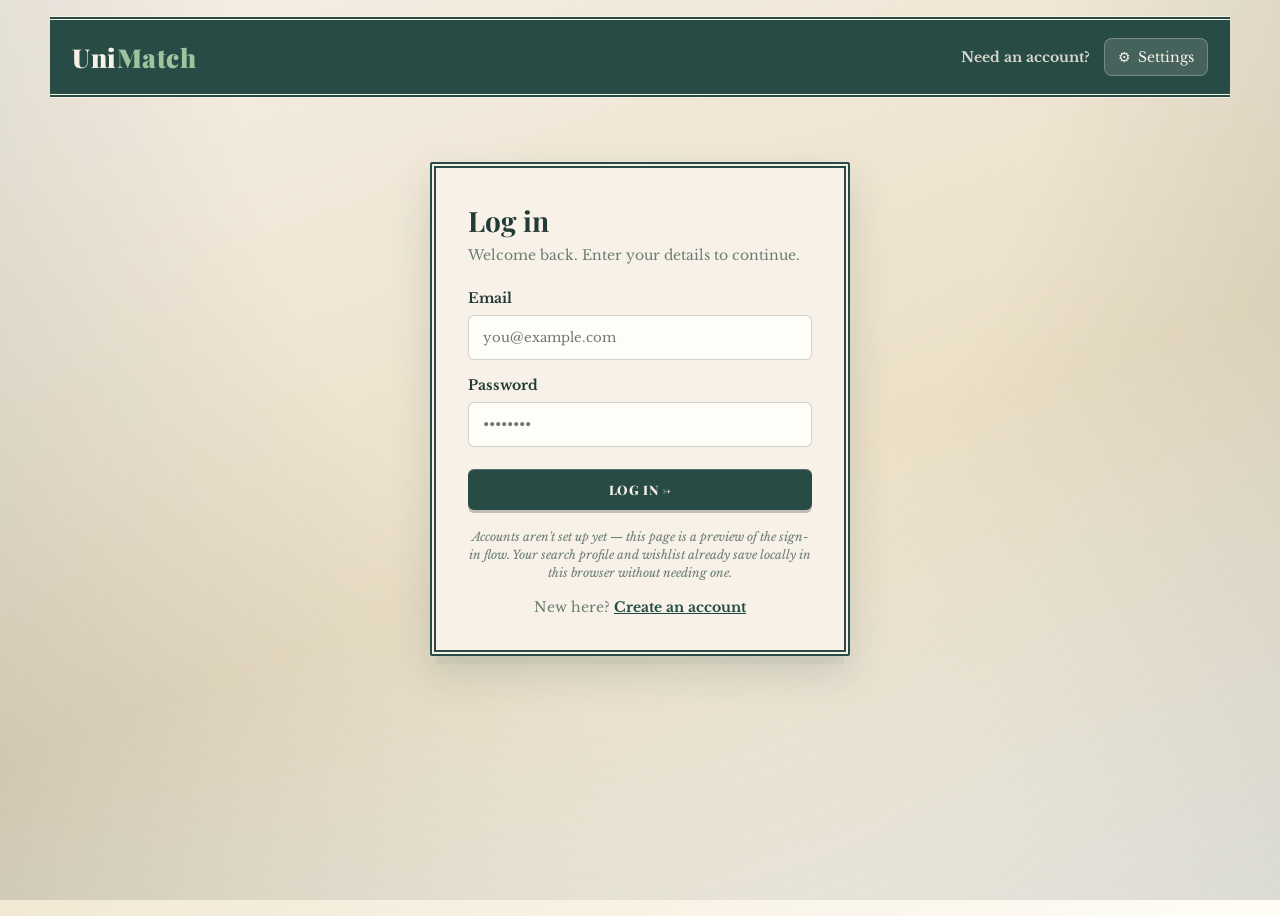
==== login.html @ b2ee7e8a "Simplify the masthead and add sign-up/log-in pages Drop the tagline under the logo; the nav is now j" ====
<!doctype html>
<html lang="en">
<head>
<meta charset="utf-8">
<meta name="viewport" content="width=device-width, initial-scale=1">
<title>Log in — UniMatch</title>
<script>
(function(){
  try{
    var saved=localStorage.getItem('unimatchTheme');
    var theme=saved||(window.matchMedia && window.matchMedia('(prefers-color-scheme: dark)').matches?'dark':'light');
    document.documentElement.setAttribute('data-theme', theme);
  }catch(e){}
})();
</script>
<link rel="preconnect" href="https://fonts.googleapis.com">
<link rel="preconnect" href="https://fonts.gstatic.com" crossorigin>
<link rel="stylesheet" href="https://fonts.googleapis.com/css2?family=Playfair+Display:ital,wght@0,600;0,700;0,900;1,700&family=Libre+Baskerville:ital,wght@0,400;0,700;1,400&display=swap">
<link rel="stylesheet" href="styles.css">
</head>
<body>
<div class="shell">
<nav><a class="brand" href="index.html">Uni<span>Match</span></a><div class="nav-right">
  <a class="nav-link" href="signup.html">Need an account?</a>
  <div class="settings-wrap">
    <button class="theme-toggle" id="settingsToggle" type="button" aria-label="Open settings" aria-expanded="false"><span aria-hidden="true">⚙</span><span>Settings</span></button>
    <div class="settings-panel hidden" id="settingsPanel">
      <div class="settings-title">Theme</div>
      <div class="theme-options">
        <button type="button" class="theme-option" data-theme-choice="light"><span class="theme-swatch swatch-light"></span>Light</button>
        <button type="button" class="theme-option" data-theme-choice="dark"><span class="theme-swatch swatch-dark"></span>Dark</button>
      </div>
    </div>
  </div>
</div></nav>

<section class="auth-wrap">
  <form class="auth-card" id="loginForm">
    <h2>Log in</h2>
    <p class="hint">Welcome back. Enter your details to continue.</p>
    <div class="field"><label for="loginEmail">Email</label><input id="loginEmail" type="email" autocomplete="email" required placeholder="you@example.com"></div>
    <div class="field"><label for="loginPassword">Password</label><input id="loginPassword" type="password" autocomplete="current-password" required placeholder="••••••••"></div>
    <button class="primary" type="submit">Log in →</button>
    <p class="auth-note" id="loginNote">Accounts aren't set up yet — this page is a preview of the sign-in flow. Your search profile and wishlist already save locally in this browser without needing one.</p>
    <p class="auth-switch">New here? <a href="signup.html">Create an account</a></p>
  </form>
</section>
</div>
<script src="theme.js"></script>
<script>
document.getElementById('loginForm').addEventListener('submit', function(e){
  e.preventDefault();
  document.getElementById('loginNote').textContent = "Accounts aren't set up yet, so there's nothing to log in to — but this is exactly how it'll work once they are.";
});
</script>
</body>
</html>
---- styles.css ----
:root{
  --bg1:#f7f1e8;--bg2:#eee2c9;--bg3:#fffdf7;--vignette:rgba(25,38,32,.14);
  --panel:#f7f1e8;--panel2:#ede2c9;
  --surface:rgba(255,255,255,.6);--surface-strong:rgba(255,255,255,.9);--surface-soft:rgba(255,255,255,.5);
  --card-grad-1:rgba(255,255,255,.95);--card-grad-2:rgba(238,228,208,.85);
  --country-grad-1:rgba(255,255,255,.92);--country-grad-2:rgba(230,220,195,.7);
  --input-bg:#fffdf7;
  --text:#223b34;--text-soft:#33463f;--muted:#6b7d72;
  --brand:#284c45;--brand2:#9fc39e;--on-brand:#f7f1e8;--step-active-text:#f7f1e8;
  --good:#2f9e63;--warn:#a8690a;--bad:#c94f4f;
  --good-bg:rgba(47,158,99,.13);--good-border:rgba(47,158,99,.32);--good-text:#1f7a4c;
  --warn-bg:rgba(168,105,10,.14);--warn-border:rgba(168,105,10,.3);--warn-text:#8a5a10;
  --bad-bg:rgba(201,79,79,.13);--bad-border:rgba(201,79,79,.3);--bad-text:#a23131;
  --line:rgba(34,59,52,.22);--shadow:0 14px 0 -6px rgba(40,76,69,.05),0 18px 40px rgba(40,76,69,.16);--radius:12px;
  --eyebrow-bg:rgba(40,76,69,.08);--eyebrow-border:rgba(40,76,69,.28);--eyebrow-text:#1c3730;
  --link-text:#1f4a41;--link-bg:rgba(40,76,69,.08);--link-bg-hover:rgba(40,76,69,.15);--link-border:rgba(40,76,69,.28);
  --score-color:#1f4a41;--program-name:#35594f;--meta-label:#5f7268;
  --callout-warn-bg:rgba(255,209,140,.22);--callout-warn-border:rgba(168,105,10,.3);--callout-warn-text:#7a4a0c;--callout-warn-strong:#5c3608;
  --callout-info-bg:rgba(40,76,69,.1);--callout-info-border:rgba(40,76,69,.32);--callout-info-text:#1c3730;--callout-info-strong:#142b25;
  --empty-border:rgba(34,59,52,.24);--empty-bg:rgba(255,255,255,.4);
  --chip-bg:rgba(255,255,255,.65);--chip-text:#33463f;--chip-selected-bg:rgba(129,172,128,.28);--chip-selected-border:#9fc39e;--chip-selected-text:#142b25;
  --stat-bg:rgba(255,255,255,.6);--stat-text:#2c4941;
  --toggle-bg:rgba(255,255,255,.55);
  --pill-bg:rgba(255,255,255,.6);--pill-text:#2c4941;
  --meta-border:rgba(34,59,52,.1);--meta-bg:rgba(255,255,255,.55);
  --dirpager-bg:rgba(255,255,255,.7);
  --checklist-bg:rgba(255,255,255,.55);--progress-bg:rgba(255,255,255,.7);--checkitem-text:#33463f;
}
html[data-theme="dark"]{
  --bg1:#16221e;--bg2:#1c2b25;--bg3:#101917;--vignette:rgba(0,0,0,.4);
  --panel:#223530;--panel2:#2a4038;
  --surface:rgba(129,172,128,.1);--surface-strong:rgba(129,172,128,.15);--surface-soft:rgba(129,172,128,.07);
  --card-grad-1:rgba(34,53,48,.92);--card-grad-2:rgba(26,41,37,.96);
  --country-grad-1:rgba(129,172,128,.08);--country-grad-2:rgba(129,172,128,.03);
  --input-bg:#1c2b25;
  --text:#eef3ea;--text-soft:#d8e3d4;--muted:#9fb29a;
  --brand:#9fc39e;--brand2:#a8cba0;--on-brand:#10201a;--step-active-text:#10201a;
  --good:#5ce095;--warn:#ffd591;--bad:#ff9d9d;
  --good-bg:rgba(92,224,149,.18);--good-border:rgba(92,224,149,.38);--good-text:#8bedb2;
  --warn-bg:rgba(255,213,145,.18);--warn-border:rgba(255,213,145,.38);--warn-text:#ffdfa8;
  --bad-bg:rgba(255,157,157,.18);--bad-border:rgba(255,157,157,.38);--bad-text:#ffadad;
  --line:rgba(238,243,234,.2);--shadow:0 14px 0 -6px rgba(0,0,0,.1),0 18px 40px rgba(0,0,0,.45);
  --eyebrow-bg:rgba(129,172,128,.16);--eyebrow-border:rgba(129,172,128,.4);--eyebrow-text:#bcdab8;
  --link-text:#b7d8b2;--link-bg:rgba(129,172,128,.14);--link-bg-hover:rgba(129,172,128,.22);--link-border:rgba(129,172,128,.38);
  --score-color:#a8cba0;--program-name:#c7dcc2;--meta-label:#9fc199;
  --callout-warn-bg:rgba(255,213,145,.18);--callout-warn-border:rgba(255,213,145,.4);--callout-warn-text:#ffe0aa;--callout-warn-strong:#ffedc8;
  --callout-info-bg:rgba(129,172,128,.16);--callout-info-border:rgba(129,172,128,.42);--callout-info-text:#c7e2c2;--callout-info-strong:#dcefd8;
  --empty-border:rgba(238,243,234,.2);--empty-bg:rgba(129,172,128,.05);
  --chip-bg:rgba(129,172,128,.1);--chip-text:#d8e3d4;--chip-selected-bg:rgba(129,172,128,.28);--chip-selected-border:#9fc39e;--chip-selected-text:#eef3ea;
  --stat-bg:rgba(129,172,128,.1);--stat-text:#dbe8d7;
  --toggle-bg:rgba(129,172,128,.07);
  --pill-bg:rgba(129,172,128,.1);--pill-text:#dbe8d7;
  --meta-border:rgba(238,243,234,.12);--meta-bg:rgba(129,172,128,.06);
  --dirpager-bg:rgba(129,172,128,.12);
  --checklist-bg:rgba(129,172,128,.05);--progress-bg:rgba(129,172,128,.12);--checkitem-text:#d8e3d4;
}
*{box-sizing:border-box}html{scroll-behavior:smooth}
body{margin:0;font-family:'Libre Baskerville',Georgia,'Times New Roman',serif;color:var(--text);background:linear-gradient(160deg,var(--bg1),var(--bg2) 55%,var(--bg3));min-height:100vh;position:relative}
.theme-ripple{position:fixed;border-radius:50%;pointer-events:none;z-index:9999;transform:scale(0);will-change:transform,opacity}
body::before{content:'';position:fixed;inset:0;pointer-events:none;z-index:0;opacity:.5;mix-blend-mode:multiply;background-image:url("data:image/svg+xml;utf8,<svg xmlns='http://www.w3.org/2000/svg' width='140' height='140'><filter id='n'><feTurbulence type='fractalNoise' baseFrequency='0.85' numOctaves='2' stitchTiles='stitch'/><feColorMatrix type='matrix' values='0 0 0 0 0  0 0 0 0 0  0 0 0 0 0  0 0 0 0.035 0'/></filter><rect width='100%25' height='100%25' filter='url(%23n)'/></svg>")}
html[data-theme="dark"] body::before{mix-blend-mode:overlay;opacity:.7}
body::after{content:'';position:fixed;inset:0;pointer-events:none;z-index:0;background:radial-gradient(ellipse at 50% 0%,transparent 45%,var(--vignette) 100%)}
.shell{position:relative;z-index:1}
button,input,select{font-family:inherit}button{cursor:pointer;font-family:'Libre Baskerville',Georgia,serif}.hidden{display:none!important}
a{color:inherit}.shell{width:min(1180px,calc(100% - 32px));margin:auto}
nav{position:relative;display:flex;align-items:center;justify-content:space-between;gap:16px;background:#284c45;color:#f7f1e8;padding:18px 22px;margin-top:16px;border-top:4px double #f7f1e8;border-bottom:4px double #f7f1e8}
html[data-theme="dark"] nav{background:#9fc39e;color:#16221e;border-color:#16221e}
.brand{font-family:'Playfair Display',Georgia,serif;font-weight:900;letter-spacing:.02em;font-size:26px;color:#f7f1e8;text-decoration:none;display:inline-block}.brand span{color:#9fc39e}
html[data-theme="dark"] .brand{color:#16221e}html[data-theme="dark"] .brand span{color:#284c45}
.nav-right{display:flex;align-items:center;gap:14px}
.nav-link{font-size:14px;font-weight:700;text-decoration:none;color:inherit;opacity:.85}
.nav-link:hover{opacity:1;text-decoration:underline}
.nav-cta{font-size:13px;font-weight:800;text-decoration:none;text-transform:uppercase;letter-spacing:.03em;padding:9px 16px;border-radius:6px;border:1px solid rgba(247,241,232,.5);background:rgba(247,241,232,.14);color:#f7f1e8}
.nav-cta:hover{background:rgba(247,241,232,.24)}
html[data-theme="dark"] .nav-cta{border-color:rgba(22,34,30,.4);background:rgba(22,34,30,.12);color:#16221e}
html[data-theme="dark"] .nav-cta:hover{background:rgba(22,34,30,.2)}
.settings-wrap{position:relative}
nav .theme-toggle{border:1px solid rgba(247,241,232,.28);background:rgba(247,241,232,.14);color:#f7f1e8}
html[data-theme="dark"] nav .theme-toggle{border-color:rgba(22,34,30,.3);background:rgba(22,34,30,.1);color:#16221e}
.theme-toggle{border:1px solid var(--line);background:var(--surface);color:var(--text);border-radius:8px;padding:9px 13px;font-size:14px;display:flex;align-items:center;gap:7px;white-space:nowrap}
.settings-panel{position:absolute;top:calc(100% + 8px);right:0;background:var(--panel);border:1px solid var(--line);border-radius:10px;padding:14px;box-shadow:var(--shadow);z-index:20;min-width:190px}
.settings-title{font-size:12px;font-weight:800;color:var(--muted);text-transform:uppercase;letter-spacing:.09em;margin-bottom:10px}
.theme-options{display:flex;flex-direction:column;gap:6px}
.theme-option{display:flex;align-items:center;gap:10px;border:1px solid var(--line);background:var(--surface);color:var(--text);padding:8px 10px;border-radius:8px;font-size:13px;font-weight:700;text-align:left;width:100%}
.theme-option.active{border-color:var(--brand);background:color-mix(in srgb, var(--brand) 16%, transparent)}
.theme-swatch{width:18px;height:18px;border-radius:50%;border:1px solid rgba(0,0,0,.15);flex-shrink:0}
.swatch-light{background:linear-gradient(135deg,#f7f1e8,#284c45)}
.swatch-dark{background:linear-gradient(135deg,#16221e,#9fc39e)}
.hero{padding:54px 0 30px}.eyebrow{display:inline-flex;gap:8px;align-items:center;border:2px double var(--eyebrow-border);background:var(--eyebrow-bg);padding:8px 14px;border-radius:999px;color:var(--eyebrow-text);font-size:13px;font-weight:700;letter-spacing:.03em}
h1{font-family:'Playfair Display',Georgia,serif;font-style:italic;font-size:clamp(40px,6.6vw,74px);line-height:1.04;max-width:900px;letter-spacing:-.008em;margin:22px 0 18px;text-shadow:0 1px 0 rgba(255,255,255,.5)}
html[data-theme="dark"] h1{text-shadow:0 1px 0 rgba(0,0,0,.4)}
.hero p{max-width:760px;font-size:18px;line-height:1.65;color:var(--muted);margin:0}
.hero p::first-letter{font-family:'Playfair Display',Georgia,serif;font-size:52px;font-weight:900;float:left;line-height:.8;margin:5px 6px 0 0;color:var(--brand)}
.stats{display:flex;flex-wrap:wrap;margin-top:24px;border:1px solid var(--line);border-radius:8px;overflow:hidden}.stat{border:0;border-right:1px solid var(--line);background:transparent;padding:11px 15px;color:var(--stat-text);font-size:13px;text-align:center;flex:1 1 auto}.stat:last-child{border-right:0}

.tabbar{display:flex;gap:5px;margin:34px 0 0;border-bottom:2px solid var(--brand);padding:0 4px}
.tabbtn{background:var(--surface-soft);border:1px solid var(--line);border-bottom:0;color:var(--muted);font-weight:700;font-size:14px;padding:12px 18px;margin-bottom:-2px;border-radius:10px 10px 0 0;font-family:'Playfair Display',Georgia,serif}
.tabbtn.active{color:var(--text);background:var(--panel);border-color:var(--brand);font-weight:800}
.tabpanel{display:none}.tabpanel.active{display:block}

.finder{margin:0 0 60px;background:var(--panel);border:6px double var(--brand);border-radius:2px;box-shadow:var(--shadow);overflow:hidden;position:relative}
.finder-head{padding:22px 24px;border-bottom:1px dashed var(--line);display:flex;justify-content:space-between;gap:18px;align-items:center;flex-wrap:wrap}
.finder-head h2{font-family:'Playfair Display',Georgia,serif;margin:0;font-size:26px;letter-spacing:-.005em}.finder-head p{margin:4px 0 0;color:var(--muted);font-size:14px;font-style:italic}
.steps{display:flex;gap:8px}.step{width:31px;height:31px;border-radius:50%;display:grid;place-items:center;border:1px solid var(--line);color:var(--muted);font-size:13px;font-weight:800}.step.active{background:var(--brand);color:var(--step-active-text);border-color:transparent}
.callout{margin:16px 24px 0;border:1px solid var(--callout-warn-border);background:var(--callout-warn-bg);color:var(--callout-warn-text);border-radius:8px;padding:13px 15px;font-size:13px;line-height:1.55}
.callout b{color:var(--callout-warn-strong)}
.callout.info{border-color:var(--callout-info-border);background:var(--callout-info-bg);color:var(--callout-info-text)}
.callout.info b{color:var(--callout-info-strong)}
.form-grid{display:grid;grid-template-columns:repeat(2,minmax(0,1fr));gap:16px;padding:24px}
.field{display:flex;flex-direction:column;gap:8px}.field.full{grid-column:1/-1}.field label{font-weight:750;font-size:14px}.hint{color:var(--muted);font-size:12px;line-height:1.45}
input,select{width:100%;border:1px solid var(--line);background:var(--input-bg);color:var(--text);padding:13px 14px;border-radius:6px;outline:none}
input:focus,select:focus{border-color:color-mix(in srgb, var(--brand) 80%, transparent);box-shadow:0 0 0 3px color-mix(in srgb, var(--brand) 14%, transparent)}
.subjects{display:flex;flex-wrap:wrap;gap:9px}.chip{border:1px solid var(--line);background:var(--chip-bg);color:var(--chip-text);padding:10px 13px;border-radius:999px}.chip.selected{background:var(--chip-selected-bg);border-color:var(--chip-selected-border);color:var(--chip-selected-text)}
.toggles{display:grid;grid-template-columns:repeat(2,minmax(0,1fr));gap:12px}.toggle{display:flex;gap:10px;align-items:flex-start;border:1px solid var(--line);background:var(--toggle-bg);padding:13px;border-radius:8px}.toggle input{width:auto;margin-top:3px}.toggle b{display:block;font-size:14px}.toggle span{display:block;color:var(--muted);font-size:12px;margin-top:3px;line-height:1.4}
.form-actions{grid-column:1/-1;display:flex;justify-content:flex-end;gap:10px;margin-top:4px}.primary,.secondary{border-radius:6px;padding:12px 20px;font-weight:800;border:1px solid var(--line);font-family:'Playfair Display',Georgia,serif;letter-spacing:.04em;text-transform:uppercase;font-size:13px;transition:transform .12s ease,box-shadow .12s ease}.primary{background:var(--brand);color:var(--on-brand);border:0;box-shadow:inset 0 1px 0 rgba(255,255,255,.2),0 3px 0 rgba(0,0,0,.22)}.primary:hover{transform:translateY(1px);box-shadow:inset 0 1px 0 rgba(255,255,255,.2),0 2px 0 rgba(0,0,0,.22)}.primary:active{transform:translateY(3px);box-shadow:inset 0 1px 0 rgba(255,255,255,.2),0 0 0 rgba(0,0,0,.22)}.secondary{background:var(--surface);color:var(--text)}
.results{padding:0 24px 24px}.results-top{display:flex;align-items:end;justify-content:space-between;gap:16px;margin:6px 0 18px;flex-wrap:wrap}.results-top h2{font-family:'Playfair Display',Georgia,serif;margin:0;font-size:31px}.results-top p{margin:5px 0 0;color:var(--muted);font-style:italic}
.summary-strip{display:flex;gap:10px;flex-wrap:wrap;margin:0 0 18px}.summary-pill{border:1px solid var(--line);border-radius:999px;padding:9px 12px;font-size:13px;color:var(--pill-text);background:var(--pill-bg)}
.country-grid{display:grid;grid-template-columns:repeat(auto-fit,minmax(250px,1fr));gap:14px}.country-card{border:1px solid var(--line);background:var(--panel);border-radius:4px;padding:17px;text-align:left;color:var(--text);transition:transform .18s ease,border-color .18s ease;position:relative;overflow:hidden}.country-card:hover{transform:translateY(-3px);border-color:var(--brand)}
.country-rank{position:absolute;top:13px;right:13px;border:2px double var(--line);border-radius:999px;padding:5px 9px;font-size:11px;color:var(--muted)}.flag{font-size:38px}.country-card h3{font-family:'Playfair Display',Georgia,serif;margin:9px 0 5px;font-size:22px}.country-card p{margin:0;color:var(--muted);font-size:13px;line-height:1.5}.matchline{display:flex;justify-content:space-between;gap:10px;margin-top:15px;align-items:center}.score{font-weight:900;color:var(--score-color)}.count{font-size:12px;color:var(--muted)}
.empty{border:1px dashed var(--empty-border);border-radius:8px;padding:22px;color:var(--muted);line-height:1.6;background:var(--empty-bg)}
.university-view{padding:0 24px 24px}.back{margin:0 0 16px}.country-head{display:flex;justify-content:space-between;gap:18px;align-items:flex-start;flex-wrap:wrap;margin-bottom:18px}.country-head h2{font-family:'Playfair Display',Georgia,serif;font-size:35px;margin:0}.country-head p{color:var(--muted);max-width:760px;line-height:1.55}.sort-note{font-size:12px;color:var(--muted);border:1px solid var(--line);padding:9px 12px;border-radius:6px}
.uni-list{display:grid;gap:15px}.uni-card{border:1px solid var(--line);background:var(--panel);border-radius:10px;padding:18px}.uni-top{display:flex;justify-content:space-between;gap:14px;align-items:flex-start}.uni-rank{font-size:12px;color:var(--on-brand);background:var(--brand);padding:7px 10px;border-radius:999px;font-weight:900;white-space:nowrap}.uni-card h3{font-family:'Playfair Display',Georgia,serif;margin:0 0 5px;font-size:23px}.program-name{color:var(--program-name);font-weight:650}.reason{margin:13px 0;border-left:3px solid var(--brand);padding:10px 12px;background:color-mix(in srgb, var(--brand) 10%, transparent);border-radius:0 8px 8px 0;color:var(--text-soft);font-size:13px;line-height:1.5}
.meta-grid{display:grid;grid-template-columns:repeat(auto-fit,minmax(185px,1fr));gap:9px}.meta{border:1px solid var(--meta-border);background:var(--meta-bg);padding:11px;border-radius:6px}.meta b{display:block;font-size:11px;text-transform:uppercase;letter-spacing:.09em;color:var(--meta-label);margin-bottom:5px}.meta span{font-size:13px;line-height:1.4}.notes{margin-top:12px;color:var(--text-soft);line-height:1.58;font-size:14px}.links{display:flex;flex-wrap:wrap;gap:10px;margin-top:13px}.links a{text-decoration:underline;text-decoration-thickness:1.5px;text-underline-offset:3px;border:none;background:none;padding:2px 0;border-radius:0;font-size:13px;font-weight:700;color:var(--link-text)}.links a:hover{color:var(--brand)}
.badge{display:inline-flex;align-items:center;gap:6px;border:1px solid var(--line);padding:6px 9px;border-radius:999px;font-size:11px}.badge.good{color:var(--good-text);background:var(--good-bg);border-color:var(--good-border)}.badge.warn{color:var(--warn-text);background:var(--warn-bg);border-color:var(--warn-border)}.badge.bad{color:var(--bad-text);background:var(--bad-bg);border-color:var(--bad-border)}

.directory{margin:0 0 60px;background:var(--panel);border:6px double var(--brand);border-radius:2px;box-shadow:var(--shadow);overflow:hidden;position:relative}
.dir-controls{display:grid;grid-template-columns:2fr 1fr;gap:14px;padding:24px}
@media(max-width:720px){.dir-controls{grid-template-columns:1fr}}
.dir-meta{padding:0 24px 8px;color:var(--muted);font-size:13px}
.dir-grid{display:grid;grid-template-columns:repeat(auto-fill,minmax(260px,1fr));gap:12px;padding:8px 24px 6px}
.dir-card{border:1px solid var(--line);background:var(--panel);border-radius:8px;padding:14px}
.dir-card .country-tag{display:inline-block;font-size:11px;color:var(--muted);border:1px solid var(--line);border-radius:999px;padding:3px 9px;margin-bottom:8px}
.dir-card h4{font-family:'Playfair Display',Georgia,serif;margin:0 0 8px;font-size:16px;line-height:1.35}
.dir-card a{font-size:13px;font-weight:700;color:var(--link-text);text-decoration:underline;text-decoration-thickness:1.5px;text-underline-offset:3px;display:inline-flex;gap:5px}
.dir-card a:hover{color:var(--brand)}
.dir-pager{display:flex;justify-content:center;align-items:center;gap:12px;padding:20px 24px 26px;color:var(--muted);font-size:13px}
.dir-pager button{border:1px solid var(--line);background:var(--dirpager-bg);color:var(--text);border-radius:6px;padding:9px 14px;font-weight:700}
.dir-pager button:disabled{opacity:.35;cursor:default}

.checklist{margin:28px 0 50px;border:6px double var(--brand);background:var(--panel);border-radius:2px;padding:22px;box-shadow:var(--shadow)}.check-head{display:flex;justify-content:space-between;gap:14px;align-items:center;flex-wrap:wrap}.check-head h2{font-family:'Playfair Display',Georgia,serif;margin:0}.progress{width:min(300px,100%);height:10px;border:1px solid var(--line);background:var(--progress-bg);border-radius:999px;overflow:hidden}.progress div{height:100%;width:0;background:linear-gradient(90deg,var(--brand),var(--good))}.check-grid{display:grid;grid-template-columns:repeat(auto-fit,minmax(235px,1fr));gap:12px;margin-top:16px}.check-group{background:var(--panel);border:1px solid var(--line);border-radius:8px;padding:14px}.check-group h3{font-family:'Playfair Display',Georgia,serif;font-size:16px;margin:0 0 10px}.checkitem{display:flex;gap:8px;align-items:flex-start;color:var(--checkitem-text);font-size:13px;line-height:1.4;margin:9px 0}.checkitem input{width:auto;margin-top:2px}.checkitem.done span{text-decoration:line-through;color:var(--muted)}
footer{border-top:1px solid var(--line);padding:25px 0 38px;color:var(--muted);font-size:13px;line-height:1.6;font-style:italic}

.top-banner{background:var(--brand);color:var(--on-brand);display:flex;align-items:center;justify-content:center;gap:14px;padding:11px 20px;font-size:13px;font-weight:600;text-align:center}
.top-banner b{font-weight:800}
.top-banner button{background:transparent;border:0;color:var(--on-brand);font-size:15px;opacity:.75;padding:0 4px;line-height:1;flex-shrink:0}
.top-banner button:hover{opacity:1}
.top-banner.hidden{display:none}

.back-to-top{position:fixed;bottom:24px;right:24px;width:46px;height:46px;border-radius:50%;background:var(--brand);color:var(--on-brand);border:0;font-size:20px;box-shadow:var(--shadow);z-index:30;display:flex;align-items:center;justify-content:center;cursor:pointer}
.back-to-top.hidden{display:none}
.back-to-top:hover{filter:brightness(1.08)}

.wish-btn{border:1px solid var(--line);background:var(--surface);color:var(--muted);border-radius:999px;padding:7px 13px;font-size:12px;font-weight:800;white-space:nowrap;cursor:pointer;flex-shrink:0}
.wish-btn.saved{background:var(--brand);color:var(--on-brand);border-color:var(--brand)}
.wishlist-count{font-size:11px;margin-left:2px}

@media(max-width:720px){.form-grid{grid-template-columns:1fr}.field.full,.form-actions{grid-column:auto}.toggles{grid-template-columns:1fr}.finder-head,.form-grid,.results,.university-view{padding-left:17px;padding-right:17px}.hero{padding-top:35px}nav{flex-wrap:wrap;justify-content:center;text-align:center}.uni-top{flex-direction:column}.form-actions{justify-content:stretch}.form-actions button{flex:1}.dir-controls,.dir-meta,.dir-grid,.dir-pager{padding-left:17px;padding-right:17px}.top-banner{flex-direction:column;gap:6px;padding:10px 16px}.back-to-top{bottom:16px;right:16px;width:42px;height:42px}}
h2,h3{font-family:'Playfair Display',Georgia,serif;text-shadow:0 1px 0 rgba(255,255,255,.4)}
html[data-theme="dark"] h2,html[data-theme="dark"] h3{text-shadow:0 1px 0 rgba(0,0,0,.35)}
.ornament{display:flex;align-items:center;gap:16px;margin:0 0 34px;color:var(--muted)}
.ornament span{flex:1;height:0;border-top:1px dashed var(--line)}
.ornament em{font-style:normal;font-size:17px;color:var(--brand);opacity:.75}

.auth-wrap{display:flex;justify-content:center;padding:64px 0 90px}
.auth-card{width:min(420px,100%);background:var(--panel);border:6px double var(--brand);border-radius:2px;box-shadow:var(--shadow);padding:34px 32px}
.auth-card h2{margin:0 0 6px;font-size:28px}
.auth-card>.hint{margin:0 0 24px;font-size:14px}
.auth-card .field{margin-bottom:16px}
.auth-card .primary{width:100%;margin-top:6px}
.auth-note{margin:18px 0 0;font-size:12px;color:var(--muted);font-style:italic;line-height:1.5;text-align:center}
.auth-switch{margin:16px 0 0;font-size:14px;text-align:center;color:var(--muted)}
.auth-switch a{color:var(--link-text);font-weight:700;text-decoration:underline}
.auth-switch a:hover{color:var(--brand)}
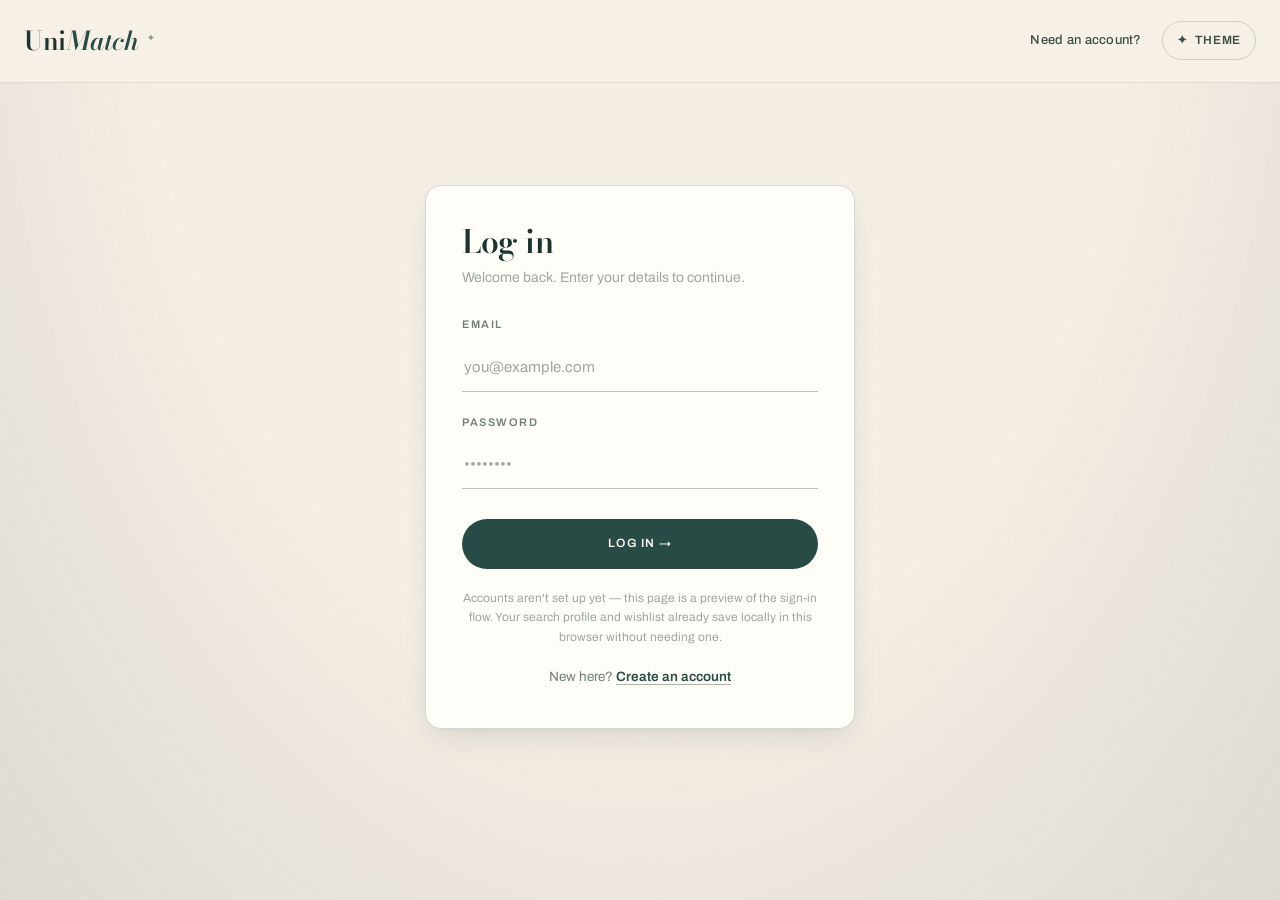
==== commit 61ba53dc: "Rebuild the site as a vintage European editorial layout Replace the homepage with an editorial struc" ====
--- a/login.html
+++ b/login.html
@@ -15,17 +15,17 @@
 </script>
 <link rel="preconnect" href="https://fonts.googleapis.com">
 <link rel="preconnect" href="https://fonts.gstatic.com" crossorigin>
-<link rel="stylesheet" href="https://fonts.googleapis.com/css2?family=Playfair+Display:ital,wght@0,600;0,700;0,900;1,700&family=Libre+Baskerville:ital,wght@0,400;0,700;1,400&display=swap">
+<link rel="stylesheet" href="https://fonts.googleapis.com/css2?family=Bodoni+Moda:ital,opsz,wght@0,6..96,400..700;1,6..96,400..700&family=Archivo:wght@400;500;600;700&display=swap">
 <link rel="stylesheet" href="styles.css">
 </head>
 <body>
-<div class="shell">
+<div class="nav-wrap"><div class="shell">
 <nav><a class="brand" href="index.html">Uni<span>Match</span></a><div class="nav-right">
   <a class="nav-link" href="signup.html">Need an account?</a>
   <div class="settings-wrap">
-    <button class="theme-toggle" id="settingsToggle" type="button" aria-label="Open settings" aria-expanded="false"><span aria-hidden="true">⚙</span><span>Settings</span></button>
+    <button class="theme-toggle" id="settingsToggle" type="button" aria-label="Open settings" aria-expanded="false"><span aria-hidden="true">✦</span><span>Theme</span></button>
     <div class="settings-panel hidden" id="settingsPanel">
-      <div class="settings-title">Theme</div>
+      <div class="settings-title">Appearance</div>
       <div class="theme-options">
         <button type="button" class="theme-option" data-theme-choice="light"><span class="theme-swatch swatch-light"></span>Light</button>
         <button type="button" class="theme-option" data-theme-choice="dark"><span class="theme-swatch swatch-dark"></span>Dark</button>
@@ -33,6 +33,8 @@
     </div>
   </div>
 </div></nav>
+</div></div>
+<div class="shell">
 
 <section class="auth-wrap">
   <form class="auth-card" id="loginForm">
--- a/styles.css
+++ b/styles.css
@@ -1,173 +1,538 @@
+/* ============================================================
+   UniMatch — vintage European editorial, modern execution
+   Palette: deep green ink #284c45 · cream #f7f1e8 · sage #9fc39e
+   ============================================================ */
+
 :root{
-  --bg1:#f7f1e8;--bg2:#eee2c9;--bg3:#fffdf7;--vignette:rgba(25,38,32,.14);
-  --panel:#f7f1e8;--panel2:#ede2c9;
-  --surface:rgba(255,255,255,.6);--surface-strong:rgba(255,255,255,.9);--surface-soft:rgba(255,255,255,.5);
-  --card-grad-1:rgba(255,255,255,.95);--card-grad-2:rgba(238,228,208,.85);
-  --country-grad-1:rgba(255,255,255,.92);--country-grad-2:rgba(230,220,195,.7);
-  --input-bg:#fffdf7;
-  --text:#223b34;--text-soft:#33463f;--muted:#6b7d72;
-  --brand:#284c45;--brand2:#9fc39e;--on-brand:#f7f1e8;--step-active-text:#f7f1e8;
-  --good:#2f9e63;--warn:#a8690a;--bad:#c94f4f;
-  --good-bg:rgba(47,158,99,.13);--good-border:rgba(47,158,99,.32);--good-text:#1f7a4c;
-  --warn-bg:rgba(168,105,10,.14);--warn-border:rgba(168,105,10,.3);--warn-text:#8a5a10;
-  --bad-bg:rgba(201,79,79,.13);--bad-border:rgba(201,79,79,.3);--bad-text:#a23131;
-  --line:rgba(34,59,52,.22);--shadow:0 14px 0 -6px rgba(40,76,69,.05),0 18px 40px rgba(40,76,69,.16);--radius:12px;
-  --eyebrow-bg:rgba(40,76,69,.08);--eyebrow-border:rgba(40,76,69,.28);--eyebrow-text:#1c3730;
-  --link-text:#1f4a41;--link-bg:rgba(40,76,69,.08);--link-bg-hover:rgba(40,76,69,.15);--link-border:rgba(40,76,69,.28);
-  --score-color:#1f4a41;--program-name:#35594f;--meta-label:#5f7268;
-  --callout-warn-bg:rgba(255,209,140,.22);--callout-warn-border:rgba(168,105,10,.3);--callout-warn-text:#7a4a0c;--callout-warn-strong:#5c3608;
-  --callout-info-bg:rgba(40,76,69,.1);--callout-info-border:rgba(40,76,69,.32);--callout-info-text:#1c3730;--callout-info-strong:#142b25;
-  --empty-border:rgba(34,59,52,.24);--empty-bg:rgba(255,255,255,.4);
-  --chip-bg:rgba(255,255,255,.65);--chip-text:#33463f;--chip-selected-bg:rgba(129,172,128,.28);--chip-selected-border:#9fc39e;--chip-selected-text:#142b25;
-  --stat-bg:rgba(255,255,255,.6);--stat-text:#2c4941;
-  --toggle-bg:rgba(255,255,255,.55);
-  --pill-bg:rgba(255,255,255,.6);--pill-text:#2c4941;
-  --meta-border:rgba(34,59,52,.1);--meta-bg:rgba(255,255,255,.55);
-  --dirpager-bg:rgba(255,255,255,.7);
-  --checklist-bg:rgba(255,255,255,.55);--progress-bg:rgba(255,255,255,.7);--checkitem-text:#33463f;
-}
+  /* paper */
+  --paper:#f7f1e8;--paper-2:#efe5d4;--paper-3:#fffdf7;--paper-4:#e7dbc6;
+  /* ink */
+  --ink:#284c45;--ink-deep:#1a332e;--sage:#9fc39e;--sage-deep:#7ba67a;
+  /* text */
+  --text:#1e332d;--text-soft:#3a4f47;--muted:#6f8177;--faint:#9aa89f;
+  /* structure */
+  --line:rgba(30,51,45,.18);--line-soft:rgba(30,51,45,.10);--line-strong:rgba(30,51,45,.34);
+  --panel:#fffdf7;--panel-2:#f4ecdf;
+  --shadow:0 1px 2px rgba(30,51,45,.04),0 12px 32px -12px rgba(30,51,45,.18);
+  --shadow-lift:0 2px 4px rgba(30,51,45,.05),0 22px 48px -16px rgba(30,51,45,.26);
+  --grain-blend:multiply;--grain-opacity:.42;
+  --vignette:rgba(30,51,45,.10);
+  /* components */
+  --input-bg:#fffdf7;--field-line:rgba(30,51,45,.28);
+  --on-ink:#f7f1e8;
+  --good-text:#1f7a4c;--good-bg:rgba(47,158,99,.10);--good-line:rgba(47,158,99,.30);
+  --warn-text:#8a5a10;--warn-bg:rgba(168,105,10,.10);--warn-line:rgba(168,105,10,.28);
+  --bad-text:#a23131;--bad-bg:rgba(162,49,49,.09);--bad-line:rgba(162,49,49,.26);
+  /* type */
+  --serif:'Bodoni Moda','Playfair Display',Didot,'Times New Roman',serif;
+  --sans:'Archivo','Inter',-apple-system,'Segoe UI',Helvetica,Arial,sans-serif;
+}
+
 html[data-theme="dark"]{
-  --bg1:#16221e;--bg2:#1c2b25;--bg3:#101917;--vignette:rgba(0,0,0,.4);
-  --panel:#223530;--panel2:#2a4038;
-  --surface:rgba(129,172,128,.1);--surface-strong:rgba(129,172,128,.15);--surface-soft:rgba(129,172,128,.07);
-  --card-grad-1:rgba(34,53,48,.92);--card-grad-2:rgba(26,41,37,.96);
-  --country-grad-1:rgba(129,172,128,.08);--country-grad-2:rgba(129,172,128,.03);
-  --input-bg:#1c2b25;
-  --text:#eef3ea;--text-soft:#d8e3d4;--muted:#9fb29a;
-  --brand:#9fc39e;--brand2:#a8cba0;--on-brand:#10201a;--step-active-text:#10201a;
-  --good:#5ce095;--warn:#ffd591;--bad:#ff9d9d;
-  --good-bg:rgba(92,224,149,.18);--good-border:rgba(92,224,149,.38);--good-text:#8bedb2;
-  --warn-bg:rgba(255,213,145,.18);--warn-border:rgba(255,213,145,.38);--warn-text:#ffdfa8;
-  --bad-bg:rgba(255,157,157,.18);--bad-border:rgba(255,157,157,.38);--bad-text:#ffadad;
-  --line:rgba(238,243,234,.2);--shadow:0 14px 0 -6px rgba(0,0,0,.1),0 18px 40px rgba(0,0,0,.45);
-  --eyebrow-bg:rgba(129,172,128,.16);--eyebrow-border:rgba(129,172,128,.4);--eyebrow-text:#bcdab8;
-  --link-text:#b7d8b2;--link-bg:rgba(129,172,128,.14);--link-bg-hover:rgba(129,172,128,.22);--link-border:rgba(129,172,128,.38);
-  --score-color:#a8cba0;--program-name:#c7dcc2;--meta-label:#9fc199;
-  --callout-warn-bg:rgba(255,213,145,.18);--callout-warn-border:rgba(255,213,145,.4);--callout-warn-text:#ffe0aa;--callout-warn-strong:#ffedc8;
-  --callout-info-bg:rgba(129,172,128,.16);--callout-info-border:rgba(129,172,128,.42);--callout-info-text:#c7e2c2;--callout-info-strong:#dcefd8;
-  --empty-border:rgba(238,243,234,.2);--empty-bg:rgba(129,172,128,.05);
-  --chip-bg:rgba(129,172,128,.1);--chip-text:#d8e3d4;--chip-selected-bg:rgba(129,172,128,.28);--chip-selected-border:#9fc39e;--chip-selected-text:#eef3ea;
-  --stat-bg:rgba(129,172,128,.1);--stat-text:#dbe8d7;
-  --toggle-bg:rgba(129,172,128,.07);
-  --pill-bg:rgba(129,172,128,.1);--pill-text:#dbe8d7;
-  --meta-border:rgba(238,243,234,.12);--meta-bg:rgba(129,172,128,.06);
-  --dirpager-bg:rgba(129,172,128,.12);
-  --checklist-bg:rgba(129,172,128,.05);--progress-bg:rgba(129,172,128,.12);--checkitem-text:#d8e3d4;
-}
-*{box-sizing:border-box}html{scroll-behavior:smooth}
-body{margin:0;font-family:'Libre Baskerville',Georgia,'Times New Roman',serif;color:var(--text);background:linear-gradient(160deg,var(--bg1),var(--bg2) 55%,var(--bg3));min-height:100vh;position:relative}
+  --paper:#141f1c;--paper-2:#1a2925;--paper-3:#1e2f2a;--paper-4:#24382f;
+  --ink:#9fc39e;--ink-deep:#bcd9ba;--sage:#9fc39e;--sage-deep:#7ba67a;
+  --text:#ece4d6;--text-soft:#d2cfc2;--muted:#98a89c;--faint:#6f8177;
+  --line:rgba(236,228,214,.16);--line-soft:rgba(236,228,214,.09);--line-strong:rgba(236,228,214,.3);
+  --panel:#1a2925;--panel-2:#20322c;
+  --shadow:0 1px 2px rgba(0,0,0,.3),0 14px 34px -12px rgba(0,0,0,.6);
+  --shadow-lift:0 2px 6px rgba(0,0,0,.35),0 26px 54px -18px rgba(0,0,0,.7);
+  --grain-blend:overlay;--grain-opacity:.5;
+  --vignette:rgba(0,0,0,.36);
+  --input-bg:#16241f;--field-line:rgba(236,228,214,.26);
+  --on-ink:#14201c;
+  --good-text:#8bedb2;--good-bg:rgba(92,224,149,.12);--good-line:rgba(92,224,149,.3);
+  --warn-text:#ffdfa8;--warn-bg:rgba(255,213,145,.12);--warn-line:rgba(255,213,145,.3);
+  --bad-text:#ffadad;--bad-bg:rgba(255,157,157,.12);--bad-line:rgba(255,157,157,.3);
+}
+
+/* ---------------- base ---------------- */
+
+*{box-sizing:border-box}
+html{scroll-behavior:smooth;-webkit-text-size-adjust:100%}
+body{
+  margin:0;background:var(--paper);color:var(--text);
+  font-family:var(--sans);font-size:16px;line-height:1.6;
+  font-feature-settings:"kern" 1;-webkit-font-smoothing:antialiased;
+  min-height:100vh;position:relative;overflow-x:hidden;
+}
+/* aged-paper grain + soft vignette, kept light so it never reads as dirt */
+body::before{
+  content:'';position:fixed;inset:0;pointer-events:none;z-index:2;
+  opacity:var(--grain-opacity);mix-blend-mode:var(--grain-blend);
+  background-image:url("data:image/svg+xml;utf8,<svg xmlns='http://www.w3.org/2000/svg' width='160' height='160'><filter id='g'><feTurbulence type='fractalNoise' baseFrequency='0.9' numOctaves='2' stitchTiles='stitch'/><feColorMatrix type='matrix' values='0 0 0 0 0  0 0 0 0 0  0 0 0 0 0  0 0 0 0.05 0'/></filter><rect width='100%25' height='100%25' filter='url(%23g)'/></svg>");
+}
+body::after{
+  content:'';position:fixed;inset:0;pointer-events:none;z-index:1;
+  background:radial-gradient(ellipse at 50% -10%,transparent 55%,var(--vignette) 100%);
+}
+.shell{width:min(1240px,calc(100% - 48px));margin:0 auto;position:relative;z-index:3}
+.shell-narrow{width:min(880px,calc(100% - 48px));margin:0 auto;position:relative;z-index:3}
+a{color:inherit}
+button,input,select,textarea{font:inherit;color:inherit}
+button{cursor:pointer;background:none;border:0}
+.hidden{display:none!important}
+img{max-width:100%;display:block}
+::selection{background:var(--ink);color:var(--on-ink)}
+
+/* ---------------- editorial primitives ---------------- */
+
+.label{
+  font-family:var(--sans);font-size:11px;font-weight:600;
+  text-transform:uppercase;letter-spacing:.18em;color:var(--muted);
+  display:inline-flex;align-items:baseline;gap:9px;
+}
+.label::before{content:'✦';font-size:9px;color:var(--ink);opacity:.7;letter-spacing:0;flex-shrink:0}
+.label.plain::before{display:none}
+
+.rule{height:1px;background:var(--line);border:0;margin:0}
+.rule-double{height:0;border:0;border-top:1px solid var(--line);border-bottom:1px solid var(--line);padding-top:3px;margin:0}
+
+.serif{font-family:var(--serif)}
+h1,h2,h3,h4{font-family:var(--serif);font-weight:600;letter-spacing:-.015em;margin:0}
+h1{font-size:clamp(52px,8.4vw,124px);line-height:.92}
+h2{font-size:clamp(32px,4.4vw,58px);line-height:1.02}
+h3{font-size:clamp(21px,2.2vw,27px);line-height:1.18}
+h4{font-size:18px;line-height:1.3}
+
+.section{padding:clamp(72px,9vw,132px) 0}
+.section-head{display:flex;align-items:baseline;justify-content:space-between;gap:28px;flex-wrap:wrap;margin-bottom:38px}
+.section-head p{margin:10px 0 0;color:var(--muted);max-width:46ch;font-size:15px}
+
+/* gentle entrance — respects reduced motion via .no-motion on <html> */
+.reveal{opacity:0;transform:translateY(18px);transition:opacity .85s cubic-bezier(.22,.61,.36,1),transform .85s cubic-bezier(.22,.61,.36,1)}
+.reveal.in{opacity:1;transform:none}
+html.no-motion .reveal{opacity:1;transform:none;transition:none}
+
+/* ---------------- top banner ---------------- */
+
+.top-banner{
+  position:relative;z-index:4;background:var(--ink);color:var(--on-ink);
+  display:flex;align-items:center;justify-content:center;gap:16px;
+  padding:11px 22px;font-size:12.5px;letter-spacing:.02em;text-align:center;
+}
+.top-banner b{font-weight:700}
+.top-banner button{color:inherit;opacity:.6;font-size:15px;line-height:1;padding:0 4px;transition:opacity .2s}
+.top-banner button:hover{opacity:1}
+
+/* ---------------- navigation ---------------- */
+
+.nav-wrap{position:sticky;top:0;z-index:20;background:color-mix(in srgb,var(--paper) 88%,transparent);backdrop-filter:blur(10px);border-bottom:1px solid var(--line-soft)}
+nav{display:flex;align-items:center;justify-content:space-between;gap:24px;padding:20px 0}
+.brand{
+  font-family:var(--serif);font-size:26px;font-weight:600;letter-spacing:-.01em;
+  text-decoration:none;color:var(--text);display:inline-flex;align-items:baseline;gap:1px;
+}
+.brand span{color:var(--ink);font-style:italic}
+.brand::after{content:'✦';font-size:9px;margin-left:7px;color:var(--sage-deep);transform:translateY(-9px);transition:transform .35s ease}
+.brand:hover::after{transform:translateY(-9px) rotate(90deg)}
+.nav-right{display:flex;align-items:center;gap:8px}
+.nav-link{
+  font-size:13px;font-weight:500;letter-spacing:.02em;text-decoration:none;
+  padding:9px 12px;border-radius:8px;color:var(--text-soft);
+  transition:background-color .22s ease,color .22s ease;
+}
+.nav-link:hover{background:var(--panel-2);color:var(--text)}
+.nav-cta{
+  font-size:12px;font-weight:600;letter-spacing:.09em;text-transform:uppercase;
+  text-decoration:none;padding:11px 20px;border-radius:999px;
+  background:var(--ink);color:var(--on-ink);
+  transition:transform .22s cubic-bezier(.22,.61,.36,1),box-shadow .22s ease,opacity .22s ease;
+}
+.nav-cta:hover{transform:translateY(-1px);box-shadow:0 8px 20px -8px rgba(30,51,45,.5)}
+
+.theme-toggle{
+  border:1px solid var(--line);border-radius:999px;padding:9px 14px;font-size:12px;
+  letter-spacing:.06em;text-transform:uppercase;font-weight:600;color:var(--text-soft);
+  display:inline-flex;align-items:center;gap:8px;white-space:nowrap;
+  transition:border-color .22s ease,color .22s ease;
+}
+.theme-toggle:hover{border-color:var(--line-strong);color:var(--text)}
+.settings-wrap{position:relative}
+.settings-panel{
+  position:absolute;top:calc(100% + 10px);right:0;min-width:196px;z-index:30;
+  background:var(--panel);border:1px solid var(--line);border-radius:14px;
+  padding:14px;box-shadow:var(--shadow-lift);
+}
+.settings-title{font-size:10px;font-weight:600;text-transform:uppercase;letter-spacing:.18em;color:var(--muted);margin-bottom:11px}
+.theme-options{display:flex;flex-direction:column;gap:5px}
+.theme-option{
+  display:flex;align-items:center;gap:11px;width:100%;text-align:left;
+  border:1px solid transparent;border-radius:10px;padding:9px 11px;
+  font-size:13px;font-weight:500;color:var(--text);
+  transition:background-color .18s ease,border-color .18s ease;
+}
+.theme-option:hover{background:var(--panel-2)}
+.theme-option.active{border-color:var(--line);background:var(--panel-2);font-weight:600}
+.theme-swatch{width:17px;height:17px;border-radius:50%;border:1px solid var(--line);flex-shrink:0}
+.swatch-light{background:linear-gradient(135deg,#f7f1e8 50%,#284c45 50%)}
+.swatch-dark{background:linear-gradient(135deg,#141f1c 50%,#9fc39e 50%)}
 .theme-ripple{position:fixed;border-radius:50%;pointer-events:none;z-index:9999;transform:scale(0);will-change:transform,opacity}
-body::before{content:'';position:fixed;inset:0;pointer-events:none;z-index:0;opacity:.5;mix-blend-mode:multiply;background-image:url("data:image/svg+xml;utf8,<svg xmlns='http://www.w3.org/2000/svg' width='140' height='140'><filter id='n'><feTurbulence type='fractalNoise' baseFrequency='0.85' numOctaves='2' stitchTiles='stitch'/><feColorMatrix type='matrix' values='0 0 0 0 0  0 0 0 0 0  0 0 0 0 0  0 0 0 0.035 0'/></filter><rect width='100%25' height='100%25' filter='url(%23n)'/></svg>")}
-html[data-theme="dark"] body::before{mix-blend-mode:overlay;opacity:.7}
-body::after{content:'';position:fixed;inset:0;pointer-events:none;z-index:0;background:radial-gradient(ellipse at 50% 0%,transparent 45%,var(--vignette) 100%)}
-.shell{position:relative;z-index:1}
-button,input,select{font-family:inherit}button{cursor:pointer;font-family:'Libre Baskerville',Georgia,serif}.hidden{display:none!important}
-a{color:inherit}.shell{width:min(1180px,calc(100% - 32px));margin:auto}
-nav{position:relative;display:flex;align-items:center;justify-content:space-between;gap:16px;background:#284c45;color:#f7f1e8;padding:18px 22px;margin-top:16px;border-top:4px double #f7f1e8;border-bottom:4px double #f7f1e8}
-html[data-theme="dark"] nav{background:#9fc39e;color:#16221e;border-color:#16221e}
-.brand{font-family:'Playfair Display',Georgia,serif;font-weight:900;letter-spacing:.02em;font-size:26px;color:#f7f1e8;text-decoration:none;display:inline-block}.brand span{color:#9fc39e}
-html[data-theme="dark"] .brand{color:#16221e}html[data-theme="dark"] .brand span{color:#284c45}
-.nav-right{display:flex;align-items:center;gap:14px}
-.nav-link{font-size:14px;font-weight:700;text-decoration:none;color:inherit;opacity:.85}
-.nav-link:hover{opacity:1;text-decoration:underline}
-.nav-cta{font-size:13px;font-weight:800;text-decoration:none;text-transform:uppercase;letter-spacing:.03em;padding:9px 16px;border-radius:6px;border:1px solid rgba(247,241,232,.5);background:rgba(247,241,232,.14);color:#f7f1e8}
-.nav-cta:hover{background:rgba(247,241,232,.24)}
-html[data-theme="dark"] .nav-cta{border-color:rgba(22,34,30,.4);background:rgba(22,34,30,.12);color:#16221e}
-html[data-theme="dark"] .nav-cta:hover{background:rgba(22,34,30,.2)}
-.settings-wrap{position:relative}
-nav .theme-toggle{border:1px solid rgba(247,241,232,.28);background:rgba(247,241,232,.14);color:#f7f1e8}
-html[data-theme="dark"] nav .theme-toggle{border-color:rgba(22,34,30,.3);background:rgba(22,34,30,.1);color:#16221e}
-.theme-toggle{border:1px solid var(--line);background:var(--surface);color:var(--text);border-radius:8px;padding:9px 13px;font-size:14px;display:flex;align-items:center;gap:7px;white-space:nowrap}
-.settings-panel{position:absolute;top:calc(100% + 8px);right:0;background:var(--panel);border:1px solid var(--line);border-radius:10px;padding:14px;box-shadow:var(--shadow);z-index:20;min-width:190px}
-.settings-title{font-size:12px;font-weight:800;color:var(--muted);text-transform:uppercase;letter-spacing:.09em;margin-bottom:10px}
-.theme-options{display:flex;flex-direction:column;gap:6px}
-.theme-option{display:flex;align-items:center;gap:10px;border:1px solid var(--line);background:var(--surface);color:var(--text);padding:8px 10px;border-radius:8px;font-size:13px;font-weight:700;text-align:left;width:100%}
-.theme-option.active{border-color:var(--brand);background:color-mix(in srgb, var(--brand) 16%, transparent)}
-.theme-swatch{width:18px;height:18px;border-radius:50%;border:1px solid rgba(0,0,0,.15);flex-shrink:0}
-.swatch-light{background:linear-gradient(135deg,#f7f1e8,#284c45)}
-.swatch-dark{background:linear-gradient(135deg,#16221e,#9fc39e)}
-.hero{padding:54px 0 30px}.eyebrow{display:inline-flex;gap:8px;align-items:center;border:2px double var(--eyebrow-border);background:var(--eyebrow-bg);padding:8px 14px;border-radius:999px;color:var(--eyebrow-text);font-size:13px;font-weight:700;letter-spacing:.03em}
-h1{font-family:'Playfair Display',Georgia,serif;font-style:italic;font-size:clamp(40px,6.6vw,74px);line-height:1.04;max-width:900px;letter-spacing:-.008em;margin:22px 0 18px;text-shadow:0 1px 0 rgba(255,255,255,.5)}
-html[data-theme="dark"] h1{text-shadow:0 1px 0 rgba(0,0,0,.4)}
-.hero p{max-width:760px;font-size:18px;line-height:1.65;color:var(--muted);margin:0}
-.hero p::first-letter{font-family:'Playfair Display',Georgia,serif;font-size:52px;font-weight:900;float:left;line-height:.8;margin:5px 6px 0 0;color:var(--brand)}
-.stats{display:flex;flex-wrap:wrap;margin-top:24px;border:1px solid var(--line);border-radius:8px;overflow:hidden}.stat{border:0;border-right:1px solid var(--line);background:transparent;padding:11px 15px;color:var(--stat-text);font-size:13px;text-align:center;flex:1 1 auto}.stat:last-child{border-right:0}
-
-.tabbar{display:flex;gap:5px;margin:34px 0 0;border-bottom:2px solid var(--brand);padding:0 4px}
-.tabbtn{background:var(--surface-soft);border:1px solid var(--line);border-bottom:0;color:var(--muted);font-weight:700;font-size:14px;padding:12px 18px;margin-bottom:-2px;border-radius:10px 10px 0 0;font-family:'Playfair Display',Georgia,serif}
-.tabbtn.active{color:var(--text);background:var(--panel);border-color:var(--brand);font-weight:800}
-.tabpanel{display:none}.tabpanel.active{display:block}
-
-.finder{margin:0 0 60px;background:var(--panel);border:6px double var(--brand);border-radius:2px;box-shadow:var(--shadow);overflow:hidden;position:relative}
-.finder-head{padding:22px 24px;border-bottom:1px dashed var(--line);display:flex;justify-content:space-between;gap:18px;align-items:center;flex-wrap:wrap}
-.finder-head h2{font-family:'Playfair Display',Georgia,serif;margin:0;font-size:26px;letter-spacing:-.005em}.finder-head p{margin:4px 0 0;color:var(--muted);font-size:14px;font-style:italic}
-.steps{display:flex;gap:8px}.step{width:31px;height:31px;border-radius:50%;display:grid;place-items:center;border:1px solid var(--line);color:var(--muted);font-size:13px;font-weight:800}.step.active{background:var(--brand);color:var(--step-active-text);border-color:transparent}
-.callout{margin:16px 24px 0;border:1px solid var(--callout-warn-border);background:var(--callout-warn-bg);color:var(--callout-warn-text);border-radius:8px;padding:13px 15px;font-size:13px;line-height:1.55}
-.callout b{color:var(--callout-warn-strong)}
-.callout.info{border-color:var(--callout-info-border);background:var(--callout-info-bg);color:var(--callout-info-text)}
-.callout.info b{color:var(--callout-info-strong)}
-.form-grid{display:grid;grid-template-columns:repeat(2,minmax(0,1fr));gap:16px;padding:24px}
-.field{display:flex;flex-direction:column;gap:8px}.field.full{grid-column:1/-1}.field label{font-weight:750;font-size:14px}.hint{color:var(--muted);font-size:12px;line-height:1.45}
-input,select{width:100%;border:1px solid var(--line);background:var(--input-bg);color:var(--text);padding:13px 14px;border-radius:6px;outline:none}
-input:focus,select:focus{border-color:color-mix(in srgb, var(--brand) 80%, transparent);box-shadow:0 0 0 3px color-mix(in srgb, var(--brand) 14%, transparent)}
-.subjects{display:flex;flex-wrap:wrap;gap:9px}.chip{border:1px solid var(--line);background:var(--chip-bg);color:var(--chip-text);padding:10px 13px;border-radius:999px}.chip.selected{background:var(--chip-selected-bg);border-color:var(--chip-selected-border);color:var(--chip-selected-text)}
-.toggles{display:grid;grid-template-columns:repeat(2,minmax(0,1fr));gap:12px}.toggle{display:flex;gap:10px;align-items:flex-start;border:1px solid var(--line);background:var(--toggle-bg);padding:13px;border-radius:8px}.toggle input{width:auto;margin-top:3px}.toggle b{display:block;font-size:14px}.toggle span{display:block;color:var(--muted);font-size:12px;margin-top:3px;line-height:1.4}
-.form-actions{grid-column:1/-1;display:flex;justify-content:flex-end;gap:10px;margin-top:4px}.primary,.secondary{border-radius:6px;padding:12px 20px;font-weight:800;border:1px solid var(--line);font-family:'Playfair Display',Georgia,serif;letter-spacing:.04em;text-transform:uppercase;font-size:13px;transition:transform .12s ease,box-shadow .12s ease}.primary{background:var(--brand);color:var(--on-brand);border:0;box-shadow:inset 0 1px 0 rgba(255,255,255,.2),0 3px 0 rgba(0,0,0,.22)}.primary:hover{transform:translateY(1px);box-shadow:inset 0 1px 0 rgba(255,255,255,.2),0 2px 0 rgba(0,0,0,.22)}.primary:active{transform:translateY(3px);box-shadow:inset 0 1px 0 rgba(255,255,255,.2),0 0 0 rgba(0,0,0,.22)}.secondary{background:var(--surface);color:var(--text)}
-.results{padding:0 24px 24px}.results-top{display:flex;align-items:end;justify-content:space-between;gap:16px;margin:6px 0 18px;flex-wrap:wrap}.results-top h2{font-family:'Playfair Display',Georgia,serif;margin:0;font-size:31px}.results-top p{margin:5px 0 0;color:var(--muted);font-style:italic}
-.summary-strip{display:flex;gap:10px;flex-wrap:wrap;margin:0 0 18px}.summary-pill{border:1px solid var(--line);border-radius:999px;padding:9px 12px;font-size:13px;color:var(--pill-text);background:var(--pill-bg)}
-.country-grid{display:grid;grid-template-columns:repeat(auto-fit,minmax(250px,1fr));gap:14px}.country-card{border:1px solid var(--line);background:var(--panel);border-radius:4px;padding:17px;text-align:left;color:var(--text);transition:transform .18s ease,border-color .18s ease;position:relative;overflow:hidden}.country-card:hover{transform:translateY(-3px);border-color:var(--brand)}
-.country-rank{position:absolute;top:13px;right:13px;border:2px double var(--line);border-radius:999px;padding:5px 9px;font-size:11px;color:var(--muted)}.flag{font-size:38px}.country-card h3{font-family:'Playfair Display',Georgia,serif;margin:9px 0 5px;font-size:22px}.country-card p{margin:0;color:var(--muted);font-size:13px;line-height:1.5}.matchline{display:flex;justify-content:space-between;gap:10px;margin-top:15px;align-items:center}.score{font-weight:900;color:var(--score-color)}.count{font-size:12px;color:var(--muted)}
-.empty{border:1px dashed var(--empty-border);border-radius:8px;padding:22px;color:var(--muted);line-height:1.6;background:var(--empty-bg)}
-.university-view{padding:0 24px 24px}.back{margin:0 0 16px}.country-head{display:flex;justify-content:space-between;gap:18px;align-items:flex-start;flex-wrap:wrap;margin-bottom:18px}.country-head h2{font-family:'Playfair Display',Georgia,serif;font-size:35px;margin:0}.country-head p{color:var(--muted);max-width:760px;line-height:1.55}.sort-note{font-size:12px;color:var(--muted);border:1px solid var(--line);padding:9px 12px;border-radius:6px}
-.uni-list{display:grid;gap:15px}.uni-card{border:1px solid var(--line);background:var(--panel);border-radius:10px;padding:18px}.uni-top{display:flex;justify-content:space-between;gap:14px;align-items:flex-start}.uni-rank{font-size:12px;color:var(--on-brand);background:var(--brand);padding:7px 10px;border-radius:999px;font-weight:900;white-space:nowrap}.uni-card h3{font-family:'Playfair Display',Georgia,serif;margin:0 0 5px;font-size:23px}.program-name{color:var(--program-name);font-weight:650}.reason{margin:13px 0;border-left:3px solid var(--brand);padding:10px 12px;background:color-mix(in srgb, var(--brand) 10%, transparent);border-radius:0 8px 8px 0;color:var(--text-soft);font-size:13px;line-height:1.5}
-.meta-grid{display:grid;grid-template-columns:repeat(auto-fit,minmax(185px,1fr));gap:9px}.meta{border:1px solid var(--meta-border);background:var(--meta-bg);padding:11px;border-radius:6px}.meta b{display:block;font-size:11px;text-transform:uppercase;letter-spacing:.09em;color:var(--meta-label);margin-bottom:5px}.meta span{font-size:13px;line-height:1.4}.notes{margin-top:12px;color:var(--text-soft);line-height:1.58;font-size:14px}.links{display:flex;flex-wrap:wrap;gap:10px;margin-top:13px}.links a{text-decoration:underline;text-decoration-thickness:1.5px;text-underline-offset:3px;border:none;background:none;padding:2px 0;border-radius:0;font-size:13px;font-weight:700;color:var(--link-text)}.links a:hover{color:var(--brand)}
-.badge{display:inline-flex;align-items:center;gap:6px;border:1px solid var(--line);padding:6px 9px;border-radius:999px;font-size:11px}.badge.good{color:var(--good-text);background:var(--good-bg);border-color:var(--good-border)}.badge.warn{color:var(--warn-text);background:var(--warn-bg);border-color:var(--warn-border)}.badge.bad{color:var(--bad-text);background:var(--bad-bg);border-color:var(--bad-border)}
-
-.directory{margin:0 0 60px;background:var(--panel);border:6px double var(--brand);border-radius:2px;box-shadow:var(--shadow);overflow:hidden;position:relative}
-.dir-controls{display:grid;grid-template-columns:2fr 1fr;gap:14px;padding:24px}
-@media(max-width:720px){.dir-controls{grid-template-columns:1fr}}
-.dir-meta{padding:0 24px 8px;color:var(--muted);font-size:13px}
-.dir-grid{display:grid;grid-template-columns:repeat(auto-fill,minmax(260px,1fr));gap:12px;padding:8px 24px 6px}
-.dir-card{border:1px solid var(--line);background:var(--panel);border-radius:8px;padding:14px}
-.dir-card .country-tag{display:inline-block;font-size:11px;color:var(--muted);border:1px solid var(--line);border-radius:999px;padding:3px 9px;margin-bottom:8px}
-.dir-card h4{font-family:'Playfair Display',Georgia,serif;margin:0 0 8px;font-size:16px;line-height:1.35}
-.dir-card a{font-size:13px;font-weight:700;color:var(--link-text);text-decoration:underline;text-decoration-thickness:1.5px;text-underline-offset:3px;display:inline-flex;gap:5px}
-.dir-card a:hover{color:var(--brand)}
-.dir-pager{display:flex;justify-content:center;align-items:center;gap:12px;padding:20px 24px 26px;color:var(--muted);font-size:13px}
-.dir-pager button{border:1px solid var(--line);background:var(--dirpager-bg);color:var(--text);border-radius:6px;padding:9px 14px;font-weight:700}
-.dir-pager button:disabled{opacity:.35;cursor:default}
-
-.checklist{margin:28px 0 50px;border:6px double var(--brand);background:var(--panel);border-radius:2px;padding:22px;box-shadow:var(--shadow)}.check-head{display:flex;justify-content:space-between;gap:14px;align-items:center;flex-wrap:wrap}.check-head h2{font-family:'Playfair Display',Georgia,serif;margin:0}.progress{width:min(300px,100%);height:10px;border:1px solid var(--line);background:var(--progress-bg);border-radius:999px;overflow:hidden}.progress div{height:100%;width:0;background:linear-gradient(90deg,var(--brand),var(--good))}.check-grid{display:grid;grid-template-columns:repeat(auto-fit,minmax(235px,1fr));gap:12px;margin-top:16px}.check-group{background:var(--panel);border:1px solid var(--line);border-radius:8px;padding:14px}.check-group h3{font-family:'Playfair Display',Georgia,serif;font-size:16px;margin:0 0 10px}.checkitem{display:flex;gap:8px;align-items:flex-start;color:var(--checkitem-text);font-size:13px;line-height:1.4;margin:9px 0}.checkitem input{width:auto;margin-top:2px}.checkitem.done span{text-decoration:line-through;color:var(--muted)}
-footer{border-top:1px solid var(--line);padding:25px 0 38px;color:var(--muted);font-size:13px;line-height:1.6;font-style:italic}
-
-.top-banner{background:var(--brand);color:var(--on-brand);display:flex;align-items:center;justify-content:center;gap:14px;padding:11px 20px;font-size:13px;font-weight:600;text-align:center}
-.top-banner b{font-weight:800}
-.top-banner button{background:transparent;border:0;color:var(--on-brand);font-size:15px;opacity:.75;padding:0 4px;line-height:1;flex-shrink:0}
-.top-banner button:hover{opacity:1}
-.top-banner.hidden{display:none}
-
-.back-to-top{position:fixed;bottom:24px;right:24px;width:46px;height:46px;border-radius:50%;background:var(--brand);color:var(--on-brand);border:0;font-size:20px;box-shadow:var(--shadow);z-index:30;display:flex;align-items:center;justify-content:center;cursor:pointer}
-.back-to-top.hidden{display:none}
-.back-to-top:hover{filter:brightness(1.08)}
-
-.wish-btn{border:1px solid var(--line);background:var(--surface);color:var(--muted);border-radius:999px;padding:7px 13px;font-size:12px;font-weight:800;white-space:nowrap;cursor:pointer;flex-shrink:0}
-.wish-btn.saved{background:var(--brand);color:var(--on-brand);border-color:var(--brand)}
-.wishlist-count{font-size:11px;margin-left:2px}
-
-@media(max-width:720px){.form-grid{grid-template-columns:1fr}.field.full,.form-actions{grid-column:auto}.toggles{grid-template-columns:1fr}.finder-head,.form-grid,.results,.university-view{padding-left:17px;padding-right:17px}.hero{padding-top:35px}nav{flex-wrap:wrap;justify-content:center;text-align:center}.uni-top{flex-direction:column}.form-actions{justify-content:stretch}.form-actions button{flex:1}.dir-controls,.dir-meta,.dir-grid,.dir-pager{padding-left:17px;padding-right:17px}.top-banner{flex-direction:column;gap:6px;padding:10px 16px}.back-to-top{bottom:16px;right:16px;width:42px;height:42px}}
-h2,h3{font-family:'Playfair Display',Georgia,serif;text-shadow:0 1px 0 rgba(255,255,255,.4)}
-html[data-theme="dark"] h2,html[data-theme="dark"] h3{text-shadow:0 1px 0 rgba(0,0,0,.35)}
-.ornament{display:flex;align-items:center;gap:16px;margin:0 0 34px;color:var(--muted)}
-.ornament span{flex:1;height:0;border-top:1px dashed var(--line)}
-.ornament em{font-style:normal;font-size:17px;color:var(--brand);opacity:.75}
-
-.auth-wrap{display:flex;justify-content:center;padding:64px 0 90px}
-.auth-card{width:min(420px,100%);background:var(--panel);border:6px double var(--brand);border-radius:2px;box-shadow:var(--shadow);padding:34px 32px}
-.auth-card h2{margin:0 0 6px;font-size:28px}
-.auth-card>.hint{margin:0 0 24px;font-size:14px}
-.auth-card .field{margin-bottom:16px}
-.auth-card .primary{width:100%;margin-top:6px}
-.auth-note{margin:18px 0 0;font-size:12px;color:var(--muted);font-style:italic;line-height:1.5;text-align:center}
-.auth-switch{margin:16px 0 0;font-size:14px;text-align:center;color:var(--muted)}
-.auth-switch a{color:var(--link-text);font-weight:700;text-decoration:underline}
-.auth-switch a:hover{color:var(--brand)}
+
+/* ---------------- hero ---------------- */
+
+.hero{padding:clamp(64px,9vw,120px) 0 clamp(48px,6vw,80px);position:relative}
+.hero-grid{display:grid;grid-template-columns:minmax(0,1fr) minmax(0,.42fr);gap:clamp(32px,5vw,72px);align-items:end}
+.hero h1{margin:26px 0 0;max-width:14ch}
+.hero h1 em{font-style:italic;color:var(--ink)}
+.hero-lede{margin:0;color:var(--text-soft);font-size:clamp(15px,1.3vw,17px);line-height:1.72;max-width:42ch;padding-bottom:6px}
+.hero-lede strong{font-weight:600;color:var(--text)}
+.hero-actions{display:flex;flex-wrap:wrap;gap:12px;margin-top:26px}
+.hero-meta{margin-top:clamp(40px,5vw,64px);padding-top:18px;border-top:1px solid var(--line);display:flex;flex-wrap:wrap;gap:28px 44px;align-items:baseline}
+.hero-meta span{font-size:12px;letter-spacing:.1em;text-transform:uppercase;color:var(--muted)}
+
+/* ---------------- buttons ---------------- */
+
+.btn{
+  display:inline-flex;align-items:center;justify-content:center;gap:9px;
+  font-family:var(--sans);font-size:12.5px;font-weight:600;
+  letter-spacing:.1em;text-transform:uppercase;text-decoration:none;
+  padding:15px 28px;border-radius:999px;border:1px solid transparent;
+  transition:transform .24s cubic-bezier(.22,.61,.36,1),box-shadow .24s ease,background-color .24s ease,border-color .24s ease,color .24s ease;
+}
+.btn .arrow{transition:transform .28s cubic-bezier(.22,.61,.36,1)}
+.btn:hover .arrow{transform:translateX(4px)}
+.btn-primary{background:var(--ink);color:var(--on-ink)}
+.btn-primary:hover{transform:translateY(-2px);box-shadow:0 14px 30px -12px rgba(30,51,45,.62)}
+.btn-primary:active{transform:translateY(0)}
+.btn-ghost{border-color:var(--line-strong);color:var(--text)}
+.btn-ghost:hover{background:var(--text);color:var(--paper);border-color:var(--text);transform:translateY(-2px)}
+/* legacy form buttons */
+.primary,.secondary{
+  font-family:var(--sans);font-size:12px;font-weight:600;letter-spacing:.1em;text-transform:uppercase;
+  padding:14px 24px;border-radius:999px;border:1px solid transparent;
+  transition:transform .24s cubic-bezier(.22,.61,.36,1),box-shadow .24s ease,background-color .24s ease,color .24s ease;
+}
+.primary{background:var(--ink);color:var(--on-ink)}
+.primary:hover{transform:translateY(-2px);box-shadow:0 14px 30px -12px rgba(30,51,45,.62)}
+.secondary{border-color:var(--line-strong);color:var(--text)}
+.secondary:hover{background:var(--text);color:var(--paper);border-color:var(--text)}
+
+/* ---------------- plate / collage ---------------- */
+
+.plate{
+  position:relative;border:1px solid var(--line);border-radius:4px;overflow:hidden;
+  background:var(--panel-2);box-shadow:var(--shadow);
+}
+.plate::after{ /* film grain over imagery */
+  content:'';position:absolute;inset:0;pointer-events:none;opacity:.5;mix-blend-mode:overlay;
+  background-image:url("data:image/svg+xml;utf8,<svg xmlns='http://www.w3.org/2000/svg' width='120' height='120'><filter id='f'><feTurbulence type='fractalNoise' baseFrequency='1.1' numOctaves='1' stitchTiles='stitch'/><feColorMatrix type='matrix' values='0 0 0 0 0  0 0 0 0 0  0 0 0 0 0  0 0 0 0.09 0'/></filter><rect width='100%25' height='100%25' filter='url(%23f)'/></svg>");
+}
+.plate svg{display:block;width:100%;height:auto}
+.plate-caption{
+  display:flex;justify-content:space-between;gap:16px;align-items:baseline;
+  padding:13px 16px;border-top:1px solid var(--line);background:var(--panel);
+  font-size:11px;letter-spacing:.13em;text-transform:uppercase;color:var(--muted);position:relative;z-index:2;
+}
+.collage{display:grid;grid-template-columns:1.55fr 1fr;gap:20px;align-items:start}
+.collage-stack{display:grid;gap:20px}
+/* archival stamp */
+.stamp{
+  position:absolute;top:18px;right:18px;z-index:3;
+  width:108px;height:108px;border-radius:50%;padding:10px;
+  border:1px solid color-mix(in srgb,var(--on-ink) 55%,transparent);
+  display:grid;place-items:center;align-content:center;text-align:center;
+  font-size:7.5px;letter-spacing:.12em;text-transform:uppercase;line-height:1.5;
+  color:color-mix(in srgb,var(--on-ink) 82%,transparent);
+  transform:rotate(-11deg);opacity:.85;
+}
+.stamp b{display:block;font-family:var(--serif);font-size:19px;letter-spacing:.02em;font-weight:600;margin:2px 0}
+
+/* ---------------- editorial grid (featured) ---------------- */
+
+.editorial{display:grid;grid-template-columns:repeat(12,1fr);gap:1px;background:var(--line);border-top:1px solid var(--line);border-bottom:1px solid var(--line)}
+.ed-item{grid-column:span 4;background:var(--paper);padding:32px 28px 34px;transition:background-color .35s ease}
+.ed-item:hover{background:var(--panel)}
+.ed-item.wide{grid-column:span 6}
+.ed-num{font-family:var(--serif);font-size:13px;color:var(--faint);letter-spacing:.06em}
+.ed-item h3{margin:16px 0 10px}
+.ed-item p{margin:0;color:var(--muted);font-size:14.5px;line-height:1.68}
+.ed-item .label{margin-top:20px}
+
+/* ---------------- statistics, printed-publication style ---------------- */
+
+.figures{border-top:1px solid var(--line-strong);border-bottom:1px solid var(--line-strong);padding:8px 0}
+.figures-row{display:grid;grid-template-columns:repeat(4,1fr)}
+.figure{padding:38px 26px;text-align:center;position:relative}
+.figure+.figure::before{content:'';position:absolute;left:0;top:26px;bottom:26px;width:1px;background:var(--line)}
+.figure b{
+  display:block;font-family:var(--serif);font-weight:600;
+  font-size:clamp(44px,5.6vw,76px);line-height:1;letter-spacing:-.02em;color:var(--ink);
+  font-variant-numeric:lining-nums tabular-nums;
+}
+.figure span{display:block;margin-top:12px;font-size:11px;letter-spacing:.15em;text-transform:uppercase;color:var(--muted);line-height:1.6}
+
+/* ---------------- postcards / clippings ---------------- */
+
+.postcards{display:grid;grid-template-columns:repeat(3,1fr);gap:22px}
+.postcard{
+  position:relative;background:var(--panel);border:1px solid var(--line);border-radius:12px;
+  padding:26px 24px 24px;box-shadow:var(--shadow);overflow:hidden;
+  transition:transform .35s cubic-bezier(.22,.61,.36,1),box-shadow .35s ease,border-color .35s ease;
+}
+.postcard:hover{transform:translateY(-5px);box-shadow:var(--shadow-lift);border-color:var(--line-strong)}
+.postcard::before{ /* perforated top edge, subtle */
+  content:'';position:absolute;top:0;left:0;right:0;height:3px;
+  background:repeating-linear-gradient(90deg,var(--sage) 0 7px,transparent 7px 14px);opacity:.5;
+}
+.postcard-top{display:flex;justify-content:space-between;align-items:flex-start;gap:14px;margin-bottom:16px}
+.postmark{
+  width:52px;height:52px;flex-shrink:0;border:1px solid var(--line);border-radius:50%;
+  display:grid;place-items:center;font-family:var(--serif);font-size:17px;color:var(--ink);
+  transform:rotate(-8deg);opacity:.75;
+}
+.postcard h3{font-size:22px;margin:0 0 9px}
+.postcard p{margin:0;color:var(--muted);font-size:14.5px;line-height:1.68}
+.postcard .rule{margin:18px 0 14px}
+.postcard-foot{display:flex;justify-content:space-between;align-items:center;gap:12px;font-size:11px;letter-spacing:.13em;text-transform:uppercase;color:var(--faint)}
+.script{font-family:var(--serif);font-style:italic;font-size:16px;letter-spacing:0;text-transform:none;color:var(--ink)}
+
+/* ---------------- CTA band ---------------- */
+
+.cta{position:relative;background:var(--ink);color:var(--on-ink);padding:clamp(72px,9vw,120px) 0;overflow:hidden}
+.cta::before{content:'';position:absolute;inset:14px;border:1px solid color-mix(in srgb,var(--on-ink) 26%,transparent);pointer-events:none}
+.cta-inner{text-align:center;max-width:760px;margin:0 auto;position:relative;z-index:2}
+.cta .label{color:color-mix(in srgb,var(--on-ink) 68%,transparent)}
+.cta .label::before{color:var(--sage)}
+.cta h2{margin:22px 0 18px;color:var(--on-ink)}
+.cta h2 em{font-style:italic;color:var(--sage)}
+.cta p{margin:0 auto 34px;max-width:52ch;color:color-mix(in srgb,var(--on-ink) 76%,transparent);font-size:16px;line-height:1.72}
+.cta .btn-primary{background:var(--on-ink);color:var(--ink)}
+.cta .btn-primary:hover{box-shadow:0 14px 34px -12px rgba(0,0,0,.6)}
+.cta .btn-ghost{border-color:color-mix(in srgb,var(--on-ink) 42%,transparent);color:var(--on-ink)}
+.cta .btn-ghost:hover{background:var(--on-ink);color:var(--ink);border-color:var(--on-ink)}
+.cta-actions{display:flex;gap:14px;justify-content:center;flex-wrap:wrap}
+
+/* ---------------- the tool ---------------- */
+
+.tool{padding:clamp(64px,8vw,110px) 0 clamp(72px,9vw,120px)}
+.tabbar{display:flex;gap:30px;border-bottom:1px solid var(--line);margin:32px 0 0}
+.tabbtn{
+  position:relative;padding:16px 2px;font-size:13px;font-weight:600;
+  letter-spacing:.11em;text-transform:uppercase;color:var(--muted);
+  transition:color .25s ease;
+}
+.tabbtn::after{content:'';position:absolute;left:0;right:0;bottom:-1px;height:2px;background:var(--ink);transform:scaleX(0);transform-origin:left;transition:transform .35s cubic-bezier(.22,.61,.36,1)}
+.tabbtn:hover{color:var(--text)}
+.tabbtn.active{color:var(--text)}
+.tabbtn.active::after{transform:scaleX(1)}
+.wishlist-count{margin-left:5px;font-size:11px;color:var(--faint)}
+.tabpanel{display:none}
+.tabpanel.active{display:block;animation:fadeUp .5s cubic-bezier(.22,.61,.36,1)}
+@keyframes fadeUp{from{opacity:0;transform:translateY(10px)}to{opacity:1;transform:none}}
+html.no-motion .tabpanel.active{animation:none}
+
+.finder,.directory{background:var(--panel);border:1px solid var(--line);border-top:0;border-radius:0 0 14px 14px;box-shadow:var(--shadow);overflow:hidden}
+.finder-head{padding:34px 34px 24px;border-bottom:1px solid var(--line-soft);display:flex;justify-content:space-between;gap:24px;align-items:flex-end;flex-wrap:wrap}
+.finder-head h2{font-size:clamp(26px,3vw,36px)}
+.finder-head p{margin:9px 0 0;color:var(--muted);font-size:14.5px;max-width:52ch}
+.steps{display:flex;gap:7px}
+.step{width:30px;height:30px;border-radius:50%;display:grid;place-items:center;border:1px solid var(--line);color:var(--faint);font-family:var(--serif);font-size:13px;transition:background-color .3s ease,color .3s ease,border-color .3s ease}
+.step.active{background:var(--ink);color:var(--on-ink);border-color:var(--ink)}
+
+.callout{margin:24px 34px 0;border:1px solid var(--line);border-left:2px solid var(--ink);border-radius:0 10px 10px 0;background:var(--panel-2);padding:16px 18px;font-size:13.5px;line-height:1.68;color:var(--text-soft)}
+.callout b{color:var(--text);font-weight:600}
+
+.form-grid{display:grid;grid-template-columns:repeat(2,minmax(0,1fr));gap:22px;padding:30px 34px 34px}
+.field{display:flex;flex-direction:column;gap:9px}
+.field.full{grid-column:1/-1}
+.field label{font-size:11px;font-weight:600;letter-spacing:.14em;text-transform:uppercase;color:var(--muted)}
+.hint{color:var(--faint);font-size:12.5px;line-height:1.55}
+input,select{
+  width:100%;background:var(--input-bg);color:var(--text);
+  border:0;border-bottom:1px solid var(--field-line);border-radius:0;
+  padding:12px 2px;outline:none;font-size:15px;
+  transition:border-color .25s ease;
+}
+select{padding-right:18px;cursor:pointer}
+input:focus,select:focus{border-bottom-color:var(--ink)}
+input::placeholder{color:var(--faint)}
+
+.subjects{display:flex;flex-wrap:wrap;gap:8px}
+.chip{
+  border:1px solid var(--line);border-radius:999px;padding:9px 16px;font-size:13px;
+  color:var(--text-soft);background:transparent;
+  transition:border-color .22s ease,background-color .22s ease,color .22s ease;
+}
+.chip:hover{border-color:var(--line-strong)}
+.chip.selected{background:var(--ink);border-color:var(--ink);color:var(--on-ink)}
+
+.toggles{display:grid;grid-template-columns:repeat(2,minmax(0,1fr));gap:14px}
+.toggle{display:flex;gap:12px;align-items:flex-start;border:1px solid var(--line);border-radius:10px;padding:15px;transition:border-color .22s ease}
+.toggle:hover{border-color:var(--line-strong)}
+.toggle input{width:auto;margin-top:3px;accent-color:var(--ink);border:0}
+.toggle b{display:block;font-size:14px;font-weight:600}
+.toggle span{display:block;color:var(--muted);font-size:12.5px;margin-top:4px;line-height:1.5}
+.form-actions{grid-column:1/-1;display:flex;justify-content:flex-end;gap:12px;margin-top:6px}
+
+.results,.university-view{padding:0 34px 34px}
+.results-top{display:flex;align-items:flex-end;justify-content:space-between;gap:20px;margin:8px 0 22px;flex-wrap:wrap}
+.results-top h2{font-size:clamp(26px,3vw,38px)}
+.results-top p{margin:8px 0 0;color:var(--muted);font-size:14.5px}
+.summary-strip{display:flex;gap:9px;flex-wrap:wrap;margin:0 0 22px}
+.summary-pill{border:1px solid var(--line);border-radius:999px;padding:8px 14px;font-size:12px;color:var(--muted)}
+
+.country-grid{display:grid;grid-template-columns:repeat(auto-fit,minmax(248px,1fr));gap:16px}
+.country-card{
+  position:relative;text-align:left;color:var(--text);overflow:hidden;
+  border:1px solid var(--line);border-radius:12px;padding:22px;background:transparent;
+  transition:transform .32s cubic-bezier(.22,.61,.36,1),border-color .32s ease,box-shadow .32s ease;
+}
+.country-card:hover{transform:translateY(-4px);border-color:var(--line-strong);box-shadow:var(--shadow)}
+.country-rank{position:absolute;top:16px;right:16px;font-family:var(--serif);font-size:12px;color:var(--faint)}
+.flag{font-size:34px;line-height:1}
+.country-card h3{margin:14px 0 6px;font-size:23px}
+.country-card p{margin:0;color:var(--muted);font-size:13.5px;line-height:1.6}
+.matchline{display:flex;justify-content:space-between;gap:14px;margin-top:18px;padding-top:14px;border-top:1px solid var(--line-soft);align-items:baseline}
+.score{font-family:var(--serif);font-size:17px;color:var(--ink);white-space:nowrap;flex-shrink:0}
+.count{font-size:10.5px;letter-spacing:.09em;text-transform:uppercase;color:var(--faint);text-align:right;line-height:1.5}
+
+.empty{border:1px dashed var(--line-strong);border-radius:12px;padding:26px;color:var(--muted);line-height:1.7;font-size:14.5px}
+.back{margin:0 0 20px}
+.country-head{display:flex;justify-content:space-between;gap:24px;align-items:flex-start;flex-wrap:wrap;margin-bottom:24px}
+.country-head h2{font-size:clamp(30px,3.6vw,46px)}
+.country-head p{color:var(--muted);max-width:62ch;line-height:1.7;margin:10px 0 0;font-size:14.5px}
+.sort-note{font-size:11px;letter-spacing:.11em;text-transform:uppercase;color:var(--faint);border:1px solid var(--line);border-radius:999px;padding:9px 15px}
+
+.uni-list{display:grid;gap:16px}
+.uni-card{border:1px solid var(--line);border-radius:12px;padding:24px;transition:border-color .3s ease,box-shadow .3s ease}
+.uni-card:hover{border-color:var(--line-strong);box-shadow:var(--shadow)}
+.uni-top{display:flex;justify-content:space-between;gap:18px;align-items:flex-start}
+.uni-rank{font-size:10.5px;letter-spacing:.12em;text-transform:uppercase;color:var(--on-ink);background:var(--ink);padding:7px 12px;border-radius:999px;white-space:nowrap}
+.uni-card h3{margin:0 0 5px;font-size:24px}
+.program-name{color:var(--text-soft);font-size:14.5px}
+.reason{margin:18px 0;border-left:2px solid var(--sage);padding:12px 16px;background:var(--panel-2);border-radius:0 8px 8px 0;color:var(--text-soft);font-size:13.5px;line-height:1.65}
+.reason b{color:var(--text);font-weight:600}
+.meta-grid{display:grid;grid-template-columns:repeat(auto-fit,minmax(178px,1fr));gap:1px;background:var(--line-soft);border:1px solid var(--line-soft);border-radius:8px;overflow:hidden}
+.meta{background:var(--panel);padding:13px 15px}
+.meta b{display:block;font-size:9.5px;text-transform:uppercase;letter-spacing:.16em;color:var(--faint);margin-bottom:6px;font-weight:600}
+.meta span{font-size:13.5px;line-height:1.45}
+.notes{margin-top:16px;color:var(--text-soft);line-height:1.7;font-size:14px}
+.links{display:flex;flex-wrap:wrap;gap:16px;margin-top:16px}
+.links a{font-size:12.5px;font-weight:600;letter-spacing:.04em;color:var(--ink);text-decoration:none;border-bottom:1px solid color-mix(in srgb,var(--ink) 40%,transparent);padding-bottom:2px;transition:border-color .22s ease}
+.links a:hover{border-bottom-color:var(--ink)}
+.badge{display:inline-flex;align-items:center;gap:6px;border:1px solid var(--line);padding:5px 11px;border-radius:999px;font-size:10.5px;letter-spacing:.08em;text-transform:uppercase;color:var(--muted)}
+.badge.good{color:var(--good-text);background:var(--good-bg);border-color:var(--good-line)}
+.badge.warn{color:var(--warn-text);background:var(--warn-bg);border-color:var(--warn-line)}
+.badge.bad{color:var(--bad-text);background:var(--bad-bg);border-color:var(--bad-line)}
+
+.dir-controls{display:grid;grid-template-columns:2fr 1fr;gap:24px;padding:30px 34px}
+.dir-meta{padding:0 34px 10px;font-size:11px;letter-spacing:.12em;text-transform:uppercase;color:var(--faint)}
+.dir-grid{display:grid;grid-template-columns:repeat(auto-fill,minmax(258px,1fr));gap:14px;padding:10px 34px 8px}
+.dir-card{border:1px solid var(--line);border-radius:10px;padding:18px;transition:border-color .25s ease,transform .25s cubic-bezier(.22,.61,.36,1)}
+.dir-card:hover{border-color:var(--line-strong);transform:translateY(-2px)}
+.dir-card .country-tag{display:inline-block;font-size:10px;letter-spacing:.13em;text-transform:uppercase;color:var(--faint);margin-bottom:10px}
+.dir-card h4{margin:0 0 12px;font-size:16.5px;line-height:1.35}
+.dir-card a{font-size:12.5px;font-weight:600;color:var(--ink);text-decoration:none;border-bottom:1px solid color-mix(in srgb,var(--ink) 40%,transparent);padding-bottom:1px}
+.dir-card a:hover{border-bottom-color:var(--ink)}
+.dir-pager{display:flex;justify-content:center;align-items:center;gap:18px;padding:26px 34px 32px;font-size:12px;letter-spacing:.1em;text-transform:uppercase;color:var(--muted)}
+.dir-pager button{border:1px solid var(--line);border-radius:999px;padding:10px 18px;font-size:11px;letter-spacing:.1em;text-transform:uppercase;font-weight:600;color:var(--text-soft);transition:border-color .22s ease,background-color .22s ease,color .22s ease}
+.dir-pager button:hover:not(:disabled){background:var(--text);color:var(--paper);border-color:var(--text)}
+.dir-pager button:disabled{opacity:.3;cursor:default}
+
+.wish-btn{
+  border:1px solid var(--line);border-radius:999px;padding:7px 14px;
+  font-size:11px;letter-spacing:.09em;text-transform:uppercase;font-weight:600;
+  color:var(--muted);white-space:nowrap;flex-shrink:0;
+  transition:border-color .22s ease,background-color .22s ease,color .22s ease,transform .22s ease;
+}
+.wish-btn:hover{border-color:var(--line-strong);color:var(--text)}
+.wish-btn.saved{background:var(--ink);border-color:var(--ink);color:var(--on-ink)}
+.wish-btn:active{transform:scale(.94)}
+
+/* checklist */
+.checklist{margin:clamp(64px,8vw,104px) 0 0;padding-top:clamp(48px,6vw,72px);border-top:1px solid var(--line)}
+.check-head{display:flex;justify-content:space-between;gap:24px;align-items:flex-end;flex-wrap:wrap;margin-bottom:28px}
+.check-head h2{font-size:clamp(26px,3vw,38px)}
+.progress{width:min(300px,100%);height:2px;background:var(--line);overflow:hidden}
+.progress div{height:100%;width:0;background:var(--ink);transition:width .6s cubic-bezier(.22,.61,.36,1)}
+.check-grid{display:grid;grid-template-columns:repeat(auto-fit,minmax(232px,1fr));gap:1px;background:var(--line-soft);border:1px solid var(--line-soft);border-radius:12px;overflow:hidden}
+.check-group{background:var(--panel);padding:22px 20px}
+.check-group h3{font-size:17px;margin:0 0 14px}
+.checkitem{display:flex;gap:10px;align-items:flex-start;color:var(--text-soft);font-size:13.5px;line-height:1.5;margin:11px 0}
+.checkitem input{width:auto;margin-top:2px;accent-color:var(--ink);border:0}
+.checkitem.done span{text-decoration:line-through;color:var(--faint)}
+
+/* ---------------- footer ---------------- */
+
+footer{border-top:1px solid var(--line);padding:clamp(48px,6vw,72px) 0 clamp(36px,4vw,52px)}
+.foot-top{display:flex;justify-content:space-between;gap:32px;flex-wrap:wrap;align-items:flex-start;margin-bottom:36px}
+.foot-brand{font-family:var(--serif);font-size:24px}
+.foot-brand span{color:var(--ink);font-style:italic}
+.foot-links{display:flex;gap:26px;flex-wrap:wrap}
+.foot-links a{font-size:12px;letter-spacing:.1em;text-transform:uppercase;color:var(--muted);text-decoration:none;transition:color .22s ease}
+.foot-links a:hover{color:var(--text)}
+.foot-note{font-size:12px;line-height:1.75;color:var(--faint);max-width:78ch;margin:0}
+.foot-bottom{display:flex;justify-content:space-between;gap:20px;flex-wrap:wrap;margin-top:30px;padding-top:20px;border-top:1px solid var(--line-soft);font-size:11px;letter-spacing:.1em;text-transform:uppercase;color:var(--faint)}
+
+.ornament{display:flex;align-items:center;gap:18px;color:var(--faint)}
+.ornament span{flex:1;height:1px;background:var(--line)}
+.ornament em{font-style:normal;font-size:13px;color:var(--sage-deep)}
+
+.back-to-top{
+  position:fixed;bottom:28px;right:28px;width:44px;height:44px;border-radius:50%;
+  background:var(--ink);color:var(--on-ink);font-size:16px;z-index:40;
+  display:flex;align-items:center;justify-content:center;box-shadow:var(--shadow-lift);
+  transition:transform .28s cubic-bezier(.22,.61,.36,1),opacity .28s ease;
+}
+.back-to-top:hover{transform:translateY(-3px)}
+
+/* ---------------- auth pages ---------------- */
+
+.auth-wrap{display:flex;justify-content:center;padding:clamp(56px,8vw,104px) 0}
+.auth-card{width:min(430px,100%);background:var(--panel);border:1px solid var(--line);border-radius:16px;box-shadow:var(--shadow);padding:40px 36px}
+.auth-card h2{font-size:32px;margin:0 0 8px}
+.auth-card>.hint{margin:0 0 28px;font-size:14px}
+.auth-card .field{margin-bottom:22px}
+.auth-card .primary{width:100%;margin-top:8px}
+.auth-note{margin:20px 0 0;font-size:12px;color:var(--faint);line-height:1.65;text-align:center}
+.auth-switch{margin:18px 0 0;font-size:13.5px;text-align:center;color:var(--muted)}
+.auth-switch a{color:var(--ink);font-weight:600;text-decoration:none;border-bottom:1px solid color-mix(in srgb,var(--ink) 40%,transparent)}
+
+/* ---------------- responsive ---------------- */
+
+@media(max-width:1000px){
+  .hero-grid{grid-template-columns:1fr;gap:34px;align-items:start}
+  .hero-lede{max-width:56ch;padding-bottom:0}
+  .collage{grid-template-columns:1fr}
+  .ed-item,.ed-item.wide{grid-column:span 6}
+  .postcards{grid-template-columns:repeat(2,1fr)}
+  .figures-row{grid-template-columns:repeat(2,1fr)}
+  .figure:nth-child(3)::before{display:none}
+  .figure:nth-child(-n+2){border-bottom:1px solid var(--line)}
+}
+@media(max-width:720px){
+  .shell,.shell-narrow{width:calc(100% - 32px)}
+  nav{padding:16px 0}
+  .nav-link{display:none}
+  .brand{font-size:22px}
+  h1{font-size:clamp(42px,12vw,64px)}
+  .ed-item,.ed-item.wide{grid-column:span 12}
+  .postcards{grid-template-columns:1fr}
+  .figures-row{grid-template-columns:1fr}
+  .figure::before{display:none!important}
+  .figure+.figure{border-top:1px solid var(--line)}
+  .figure:nth-child(-n+2){border-bottom:0}
+  .form-grid{grid-template-columns:1fr;padding:24px 20px 28px}
+  .field.full,.form-actions{grid-column:auto}
+  .toggles{grid-template-columns:1fr}
+  .finder-head{padding:26px 20px 20px}
+  .callout{margin:20px 20px 0}
+  .results,.university-view{padding:0 20px 26px}
+  .dir-controls{grid-template-columns:1fr;padding:24px 20px}
+  .dir-meta,.dir-grid,.dir-pager{padding-left:20px;padding-right:20px}
+  .uni-top{flex-direction:column;gap:12px}
+  .form-actions{justify-content:stretch}
+  .form-actions button{flex:1}
+  .tabbar{gap:20px;overflow-x:auto;scrollbar-width:none}
+  .tabbar::-webkit-scrollbar{display:none}
+  .tabbtn{white-space:nowrap;font-size:12px}
+  .top-banner{flex-direction:column;gap:8px;padding:11px 18px;font-size:12px}
+  .back-to-top{bottom:18px;right:18px;width:40px;height:40px}
+  .stamp{width:74px;height:74px;font-size:7px;top:12px;right:12px}
+  .cta::before{inset:10px}
+}
+
+@media(prefers-reduced-motion:reduce){
+  html{scroll-behavior:auto}
+  *,*::before,*::after{animation-duration:.01ms!important;animation-iteration-count:1!important;transition-duration:.01ms!important}
+}
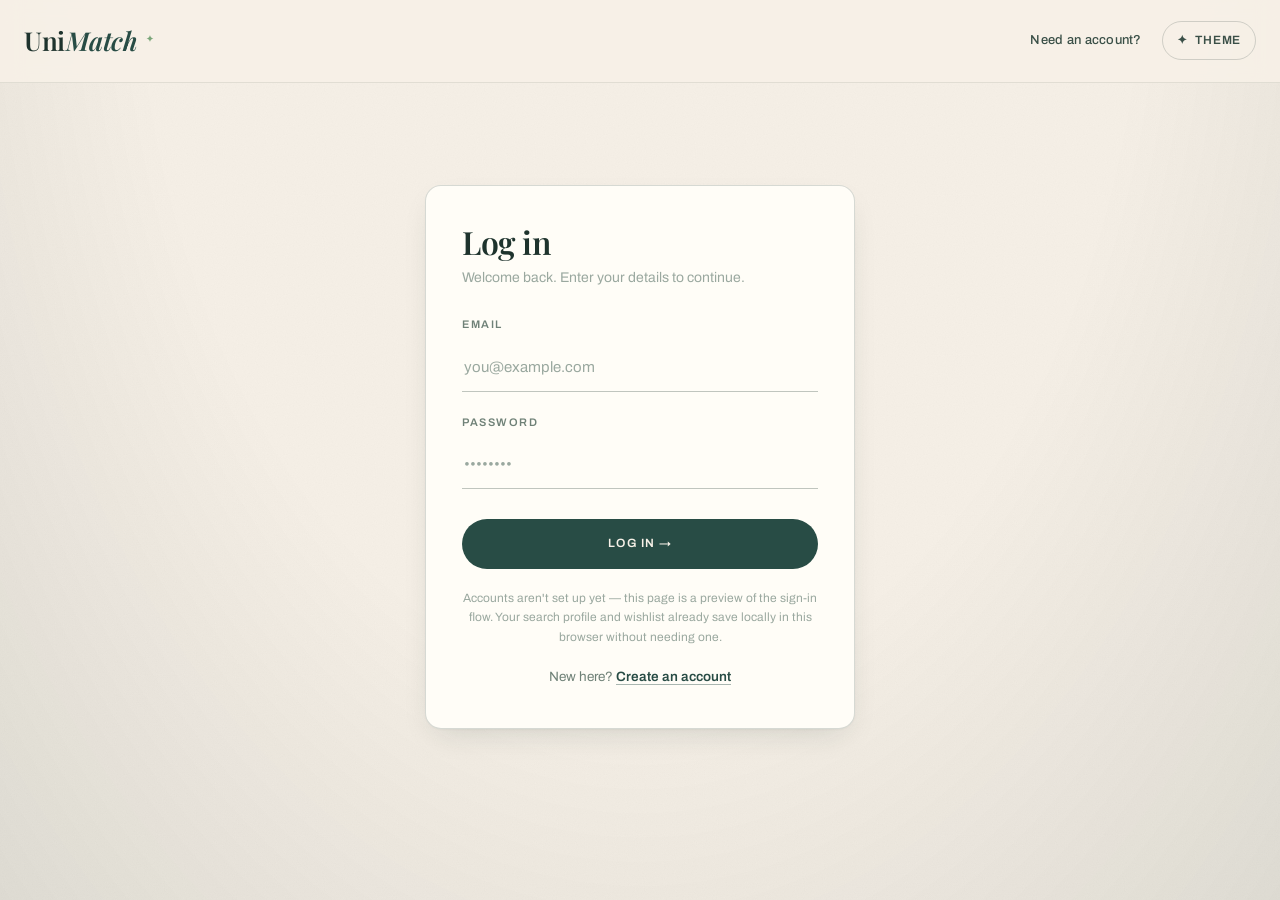
==== commit f57551dc: "Swap display face, add public-domain photo plates, reorder sections Replace Bodoni Moda with Playfai" ====
--- a/login.html
+++ b/login.html
@@ -15,7 +15,7 @@
 </script>
 <link rel="preconnect" href="https://fonts.googleapis.com">
 <link rel="preconnect" href="https://fonts.gstatic.com" crossorigin>
-<link rel="stylesheet" href="https://fonts.googleapis.com/css2?family=Bodoni+Moda:ital,opsz,wght@0,6..96,400..700;1,6..96,400..700&family=Archivo:wght@400;500;600;700&display=swap">
+<link rel="stylesheet" href="https://fonts.googleapis.com/css2?family=Playfair+Display:ital,wght@0,500;0,600;0,700;0,800;1,500;1,600;1,700&family=Archivo:wght@400;500;600;700&display=swap">
 <link rel="stylesheet" href="styles.css">
 </head>
 <body>
--- a/styles.css
+++ b/styles.css
@@ -24,7 +24,7 @@
   --warn-text:#8a5a10;--warn-bg:rgba(168,105,10,.10);--warn-line:rgba(168,105,10,.28);
   --bad-text:#a23131;--bad-bg:rgba(162,49,49,.09);--bad-line:rgba(162,49,49,.26);
   /* type */
-  --serif:'Bodoni Moda','Playfair Display',Didot,'Times New Roman',serif;
+  --serif:'Playfair Display',Georgia,'Times New Roman',serif;
   --sans:'Archivo','Inter',-apple-system,'Segoe UI',Helvetica,Arial,sans-serif;
 }
 
@@ -209,22 +209,42 @@
 
 /* ---------------- plate / collage ---------------- */
 
+.plate-grid{display:grid;grid-template-columns:repeat(2,1fr);gap:24px}
 .plate{
-  position:relative;border:1px solid var(--line);border-radius:4px;overflow:hidden;
-  background:var(--panel-2);box-shadow:var(--shadow);
-}
-.plate::after{ /* film grain over imagery */
-  content:'';position:absolute;inset:0;pointer-events:none;opacity:.5;mix-blend-mode:overlay;
-  background-image:url("data:image/svg+xml;utf8,<svg xmlns='http://www.w3.org/2000/svg' width='120' height='120'><filter id='f'><feTurbulence type='fractalNoise' baseFrequency='1.1' numOctaves='1' stitchTiles='stitch'/><feColorMatrix type='matrix' values='0 0 0 0 0  0 0 0 0 0  0 0 0 0 0  0 0 0 0.09 0'/></filter><rect width='100%25' height='100%25' filter='url(%23f)'/></svg>");
-}
-.plate svg{display:block;width:100%;height:auto}
+  position:relative;margin:0;overflow:hidden;
+  border:1px solid var(--line);border-radius:4px;
+  background:var(--panel);box-shadow:var(--shadow);
+  transition:box-shadow .45s ease,border-color .45s ease;
+}
+.plate:hover{box-shadow:var(--shadow-lift);border-color:var(--line-strong)}
+.plate-wide{grid-column:1/-1}
+.plate-img{position:relative;overflow:hidden;background:var(--panel-2)}
+.plate-img img{
+  display:block;width:100%;height:auto;
+  /* period print treatment, kept gentle so the photochrom colour survives */
+  filter:sepia(.16) saturate(.9) contrast(1.03);
+  transition:transform .9s cubic-bezier(.22,.61,.36,1),filter .5s ease;
+}
+.plate:hover .plate-img img{transform:scale(1.025);filter:sepia(.06) saturate(.97) contrast(1.02)}
+html.no-motion .plate-img img{transition:none}
+html.no-motion .plate:hover .plate-img img{transform:none}
+html[data-theme="dark"] .plate-img img{filter:sepia(.2) saturate(.82) contrast(1.02) brightness(.86)}
+html[data-theme="dark"] .plate:hover .plate-img img{filter:sepia(.1) saturate(.92) contrast(1.02) brightness(.94)}
+.plate-img::after{ /* film grain + soft edge burn */
+  content:'';position:absolute;inset:0;pointer-events:none;opacity:.55;mix-blend-mode:overlay;
+  background-image:
+    radial-gradient(ellipse at 50% 50%,transparent 62%,rgba(30,51,45,.3) 100%),
+    url("data:image/svg+xml;utf8,<svg xmlns='http://www.w3.org/2000/svg' width='120' height='120'><filter id='f'><feTurbulence type='fractalNoise' baseFrequency='1.1' numOctaves='1' stitchTiles='stitch'/><feColorMatrix type='matrix' values='0 0 0 0 0  0 0 0 0 0  0 0 0 0 0  0 0 0 0.1 0'/></filter><rect width='100%25' height='100%25' filter='url(%23f)'/></svg>");
+}
 .plate-caption{
   display:flex;justify-content:space-between;gap:16px;align-items:baseline;
-  padding:13px 16px;border-top:1px solid var(--line);background:var(--panel);
+  padding:14px 18px;border-top:1px solid var(--line);background:var(--panel);
   font-size:11px;letter-spacing:.13em;text-transform:uppercase;color:var(--muted);position:relative;z-index:2;
 }
-.collage{display:grid;grid-template-columns:1.55fr 1fr;gap:20px;align-items:start}
-.collage-stack{display:grid;gap:20px}
+.plate-credit{
+  margin:26px 0 0;padding-top:18px;border-top:1px solid var(--line-soft);
+  font-size:11.5px;line-height:1.7;color:var(--faint);max-width:72ch;
+}
 /* archival stamp */
 .stamp{
   position:absolute;top:18px;right:18px;z-index:3;
@@ -260,31 +280,6 @@
   font-variant-numeric:lining-nums tabular-nums;
 }
 .figure span{display:block;margin-top:12px;font-size:11px;letter-spacing:.15em;text-transform:uppercase;color:var(--muted);line-height:1.6}
-
-/* ---------------- postcards / clippings ---------------- */
-
-.postcards{display:grid;grid-template-columns:repeat(3,1fr);gap:22px}
-.postcard{
-  position:relative;background:var(--panel);border:1px solid var(--line);border-radius:12px;
-  padding:26px 24px 24px;box-shadow:var(--shadow);overflow:hidden;
-  transition:transform .35s cubic-bezier(.22,.61,.36,1),box-shadow .35s ease,border-color .35s ease;
-}
-.postcard:hover{transform:translateY(-5px);box-shadow:var(--shadow-lift);border-color:var(--line-strong)}
-.postcard::before{ /* perforated top edge, subtle */
-  content:'';position:absolute;top:0;left:0;right:0;height:3px;
-  background:repeating-linear-gradient(90deg,var(--sage) 0 7px,transparent 7px 14px);opacity:.5;
-}
-.postcard-top{display:flex;justify-content:space-between;align-items:flex-start;gap:14px;margin-bottom:16px}
-.postmark{
-  width:52px;height:52px;flex-shrink:0;border:1px solid var(--line);border-radius:50%;
-  display:grid;place-items:center;font-family:var(--serif);font-size:17px;color:var(--ink);
-  transform:rotate(-8deg);opacity:.75;
-}
-.postcard h3{font-size:22px;margin:0 0 9px}
-.postcard p{margin:0;color:var(--muted);font-size:14.5px;line-height:1.68}
-.postcard .rule{margin:18px 0 14px}
-.postcard-foot{display:flex;justify-content:space-between;align-items:center;gap:12px;font-size:11px;letter-spacing:.13em;text-transform:uppercase;color:var(--faint)}
-.script{font-family:var(--serif);font-style:italic;font-size:16px;letter-spacing:0;text-transform:none;color:var(--ink)}
 
 /* ---------------- CTA band ---------------- */
 
@@ -493,9 +488,7 @@
 @media(max-width:1000px){
   .hero-grid{grid-template-columns:1fr;gap:34px;align-items:start}
   .hero-lede{max-width:56ch;padding-bottom:0}
-  .collage{grid-template-columns:1fr}
   .ed-item,.ed-item.wide{grid-column:span 6}
-  .postcards{grid-template-columns:repeat(2,1fr)}
   .figures-row{grid-template-columns:repeat(2,1fr)}
   .figure:nth-child(3)::before{display:none}
   .figure:nth-child(-n+2){border-bottom:1px solid var(--line)}
@@ -507,7 +500,7 @@
   .brand{font-size:22px}
   h1{font-size:clamp(42px,12vw,64px)}
   .ed-item,.ed-item.wide{grid-column:span 12}
-  .postcards{grid-template-columns:1fr}
+  .plate-grid{grid-template-columns:1fr;gap:18px}
   .figures-row{grid-template-columns:1fr}
   .figure::before{display:none!important}
   .figure+.figure{border-top:1px solid var(--line)}
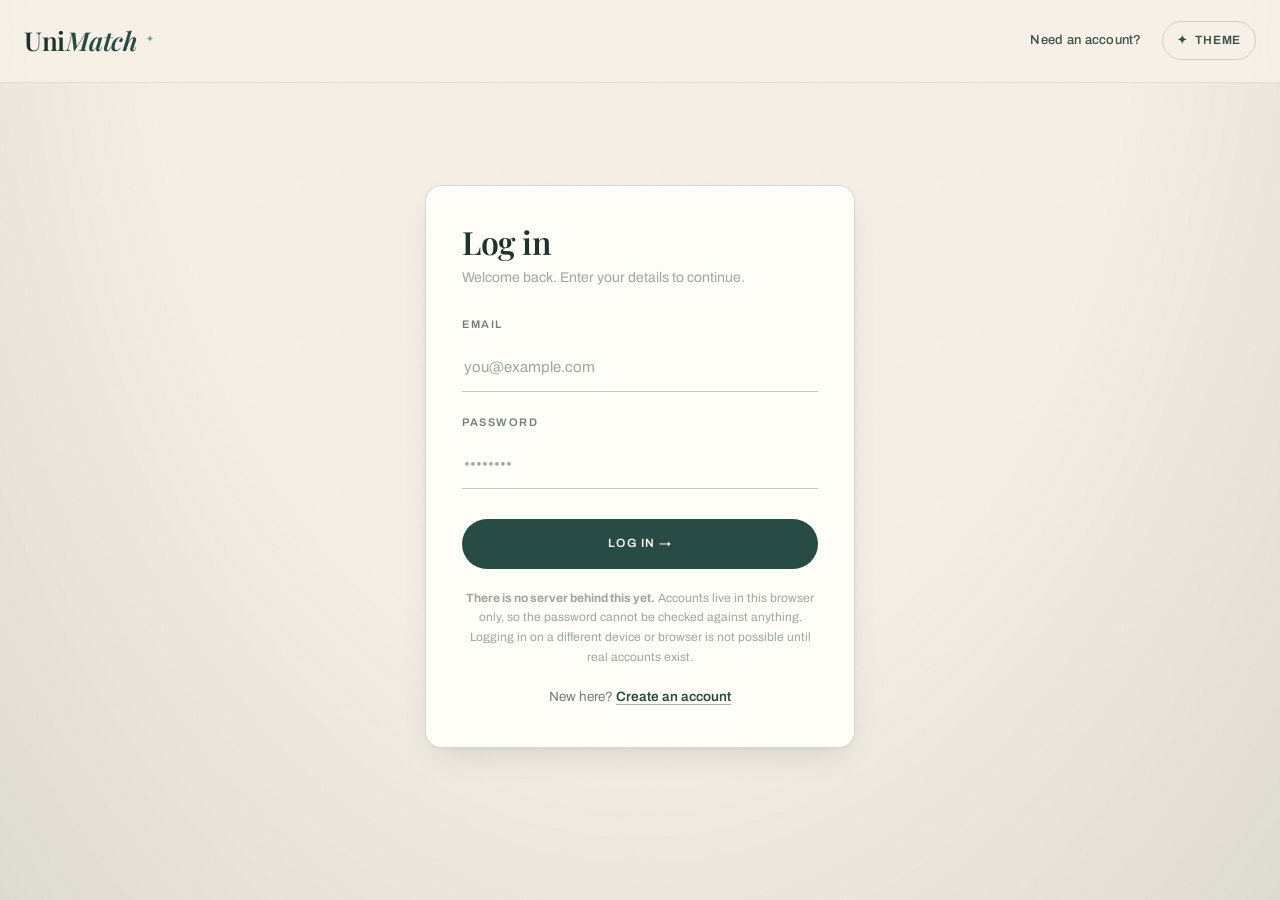
==== commit dffc3747: "Add the destination quiz, gate the tools behind an account, widen the plates Plates now cover three " ====
--- a/login.html
+++ b/login.html
@@ -43,16 +43,30 @@
     <div class="field"><label for="loginEmail">Email</label><input id="loginEmail" type="email" autocomplete="email" required placeholder="you@example.com"></div>
     <div class="field"><label for="loginPassword">Password</label><input id="loginPassword" type="password" autocomplete="current-password" required placeholder="••••••••"></div>
     <button class="primary" type="submit">Log in →</button>
-    <p class="auth-note" id="loginNote">Accounts aren't set up yet — this page is a preview of the sign-in flow. Your search profile and wishlist already save locally in this browser without needing one.</p>
+    <p class="auth-note" id="loginNote"><b>There is no server behind this yet.</b> Accounts live in this browser only, so the password cannot be checked against anything. Logging in on a different device or browser is not possible until real accounts exist.</p>
     <p class="auth-switch">New here? <a href="signup.html">Create an account</a></p>
   </form>
 </section>
 </div>
+<script src="account.js"></script>
 <script src="theme.js"></script>
 <script>
 document.getElementById('loginForm').addEventListener('submit', function(e){
   e.preventDefault();
-  document.getElementById('loginNote').textContent = "Accounts aren't set up yet, so there's nothing to log in to — but this is exactly how it'll work once they are.";
+  var email = document.getElementById('loginEmail').value.trim();
+  var existing = getAccount();
+  var note = document.getElementById('loginNote');
+  if(existing && existing.email && existing.email.toLowerCase() === email.toLowerCase()){
+    note.innerHTML = '<b>Welcome back.</b> Taking you to the finder…';
+    setTimeout(function(){ location.href = 'index.html#tool'; }, 800);
+    return;
+  }
+  if(existing){
+    note.innerHTML = '<b>No account with that email in this browser.</b> The one saved here is <em>' +
+      existing.email.replace(/[<>&]/g, '') + '</em>. Accounts do not sync between devices yet.';
+    return;
+  }
+  note.innerHTML = '<b>No account exists in this browser yet.</b> <a href="signup.html">Create one</a> — it takes a moment.';
 });
 </script>
 </body>
--- a/styles.css
+++ b/styles.css
@@ -230,6 +230,10 @@
 html.no-motion .plate:hover .plate-img img{transform:none}
 html[data-theme="dark"] .plate-img img{filter:sepia(.2) saturate(.82) contrast(1.02) brightness(.86)}
 html[data-theme="dark"] .plate:hover .plate-img img{filter:sepia(.1) saturate(.92) contrast(1.02) brightness(.94)}
+/* a present-day night photograph turns muddy under the period sepia, so it keeps
+   only the grain and edge burn that unify the set */
+.plate-modern img,html[data-theme="dark"] .plate-modern img{filter:saturate(.94) contrast(1.02)}
+.plate:hover .plate-modern img,html[data-theme="dark"] .plate:hover .plate-modern img{filter:saturate(1) contrast(1.01)}
 .plate-img::after{ /* film grain + soft edge burn */
   content:'';position:absolute;inset:0;pointer-events:none;opacity:.55;mix-blend-mode:overlay;
   background-image:
@@ -405,6 +409,12 @@
 .links{display:flex;flex-wrap:wrap;gap:16px;margin-top:16px}
 .links a{font-size:12.5px;font-weight:600;letter-spacing:.04em;color:var(--ink);text-decoration:none;border-bottom:1px solid color-mix(in srgb,var(--ink) 40%,transparent);padding-bottom:2px;transition:border-color .22s ease}
 .links a:hover{border-bottom-color:var(--ink)}
+.unverified-note{
+  margin-top:16px;padding:13px 16px;border:1px solid var(--warn-line);border-left:2px solid var(--warn-text);
+  border-radius:0 8px 8px 0;background:var(--warn-bg);color:var(--warn-text);
+  font-size:12.5px;line-height:1.65;
+}
+.unverified-note b{font-weight:700}
 .badge{display:inline-flex;align-items:center;gap:6px;border:1px solid var(--line);padding:5px 11px;border-radius:999px;font-size:10.5px;letter-spacing:.08em;text-transform:uppercase;color:var(--muted)}
 .badge.good{color:var(--good-text);background:var(--good-bg);border-color:var(--good-line)}
 .badge.warn{color:var(--warn-text);background:var(--warn-bg);border-color:var(--warn-line)}
@@ -482,6 +492,88 @@
 .auth-note{margin:20px 0 0;font-size:12px;color:var(--faint);line-height:1.65;text-align:center}
 .auth-switch{margin:18px 0 0;font-size:13.5px;text-align:center;color:var(--muted)}
 .auth-switch a{color:var(--ink);font-weight:600;text-decoration:none;border-bottom:1px solid color-mix(in srgb,var(--ink) 40%,transparent)}
+
+/* ---------------- account state in the nav ---------------- */
+
+.nav-account{display:inline-flex;align-items:center;gap:10px;font-size:13px;color:var(--text-soft)}
+.nav-account #accountName{font-weight:600;color:var(--text)}
+.nav-signout{
+  font-size:11px;letter-spacing:.1em;text-transform:uppercase;font-weight:600;color:var(--muted);
+  border:1px solid var(--line);border-radius:999px;padding:7px 13px;
+  transition:border-color .22s ease,color .22s ease;
+}
+.nav-signout:hover{border-color:var(--line-strong);color:var(--text)}
+
+/* ---------------- account prompt ---------------- */
+
+.account-prompt{
+  position:fixed;inset:0;z-index:80;display:none;align-items:center;justify-content:center;padding:24px;
+  background:color-mix(in srgb,var(--ink-deep) 62%,transparent);backdrop-filter:blur(4px);
+}
+.account-prompt.open{display:flex;animation:promptIn .28s cubic-bezier(.22,.61,.36,1)}
+@keyframes promptIn{from{opacity:0}to{opacity:1}}
+html.no-motion .account-prompt.open{animation:none}
+.account-prompt-card{
+  position:relative;width:min(460px,100%);background:var(--panel);
+  border:1px solid var(--line);border-radius:16px;padding:36px 34px 30px;
+  box-shadow:var(--shadow-lift);text-align:center;
+}
+.account-prompt-card h3{margin:16px 0 12px;font-size:27px}
+.account-prompt-card p{margin:0;color:var(--muted);font-size:14.5px;line-height:1.7}
+.account-prompt-actions{display:flex;gap:12px;justify-content:center;flex-wrap:wrap;margin-top:26px}
+.account-prompt-note{margin-top:22px!important;font-size:11.5px!important;color:var(--faint)!important;line-height:1.6!important}
+.account-prompt-close{
+  position:absolute;top:14px;right:16px;font-size:14px;color:var(--faint);
+  width:30px;height:30px;border-radius:50%;transition:color .2s ease,background-color .2s ease;
+}
+.account-prompt-close:hover{color:var(--text);background:var(--panel-2)}
+
+/* ---------------- quiz ---------------- */
+
+.quiz-section{padding-top:0}
+.quiz-card{
+  background:var(--panel);border:1px solid var(--line);border-radius:16px;
+  box-shadow:var(--shadow);padding:clamp(28px,4vw,44px);
+}
+.quiz-intro{text-align:center}
+.quiz-intro p{margin:0 auto 26px;max-width:52ch;color:var(--muted);font-size:15.5px;line-height:1.72}
+.quiz-progress{display:flex;align-items:center;gap:16px;margin-bottom:30px}
+.quiz-bar-track{flex:1;height:2px;background:var(--line);overflow:hidden}
+.quiz-bar{height:100%;width:0;background:var(--ink);transition:width .45s cubic-bezier(.22,.61,.36,1)}
+.quiz-counter{font-size:10.5px;letter-spacing:.15em;text-transform:uppercase;color:var(--faint);white-space:nowrap}
+.quiz-question{font-size:clamp(22px,2.6vw,30px);line-height:1.25;margin:0 0 26px;outline:none}
+.quiz-options{display:grid;gap:11px}
+.quiz-option{
+  display:flex;align-items:center;gap:15px;width:100%;text-align:left;
+  border:1px solid var(--line);border-radius:12px;padding:17px 19px;
+  font-size:15px;line-height:1.5;color:var(--text);background:transparent;
+  transition:border-color .22s ease,background-color .22s ease,transform .22s cubic-bezier(.22,.61,.36,1);
+}
+.quiz-option:hover{border-color:var(--ink);background:var(--panel-2);transform:translateX(3px)}
+.quiz-option.chosen{border-color:var(--ink);background:color-mix(in srgb,var(--ink) 8%,transparent)}
+.quiz-emoji{font-size:22px;line-height:1;flex-shrink:0}
+.quiz-option-text{flex:1}
+.quiz-back{
+  margin-top:22px;font-size:11px;letter-spacing:.11em;text-transform:uppercase;
+  font-weight:600;color:var(--muted);transition:color .22s ease;
+}
+.quiz-back:hover{color:var(--text)}
+.quiz-result-card{text-align:center}
+.quiz-flag{font-size:56px;line-height:1;margin:18px 0 10px}
+.quiz-result-card h3{font-size:clamp(30px,4vw,44px);margin:0 0 8px}
+.quiz-cities{margin:0 0 20px;font-size:11.5px;letter-spacing:.14em;text-transform:uppercase;color:var(--faint)}
+.quiz-blurb{margin:0 auto;max-width:54ch;color:var(--text-soft);font-size:15.5px;line-height:1.75}
+.quiz-alts{margin-top:24px;font-size:12px;letter-spacing:.06em;color:var(--faint)}
+.quiz-alts span{margin-left:10px;white-space:nowrap}
+.quiz-result-actions{display:flex;gap:12px;justify-content:center;flex-wrap:wrap;margin-top:30px}
+.quiz-unis{margin-top:32px;padding-top:26px;border-top:1px solid var(--line);text-align:left}
+.quiz-unis-head{margin-bottom:16px}
+.quiz-unis-grid{padding:0!important;grid-template-columns:repeat(auto-fill,minmax(230px,1fr))}
+.quiz-unis-more{margin-top:16px;text-align:center}
+.quiz-disclaimer{
+  margin:30px auto 0;max-width:56ch;padding-top:20px;border-top:1px solid var(--line-soft);
+  font-size:11.5px;line-height:1.7;color:var(--faint);
+}
 
 /* ---------------- responsive ---------------- */
 
@@ -523,6 +615,13 @@
   .back-to-top{bottom:18px;right:18px;width:40px;height:40px}
   .stamp{width:74px;height:74px;font-size:7px;top:12px;right:12px}
   .cta::before{inset:10px}
+  .nav-account{font-size:12px;gap:8px}
+  .account-prompt-card{padding:30px 22px 24px}
+  .account-prompt-actions .btn{width:100%}
+  .quiz-card{padding:24px 18px}
+  .quiz-option{padding:15px 15px;font-size:14.5px;gap:12px}
+  .quiz-option:hover{transform:none}
+  .quiz-unis-grid{grid-template-columns:1fr}
 }
 
 @media(prefers-reduced-motion:reduce){
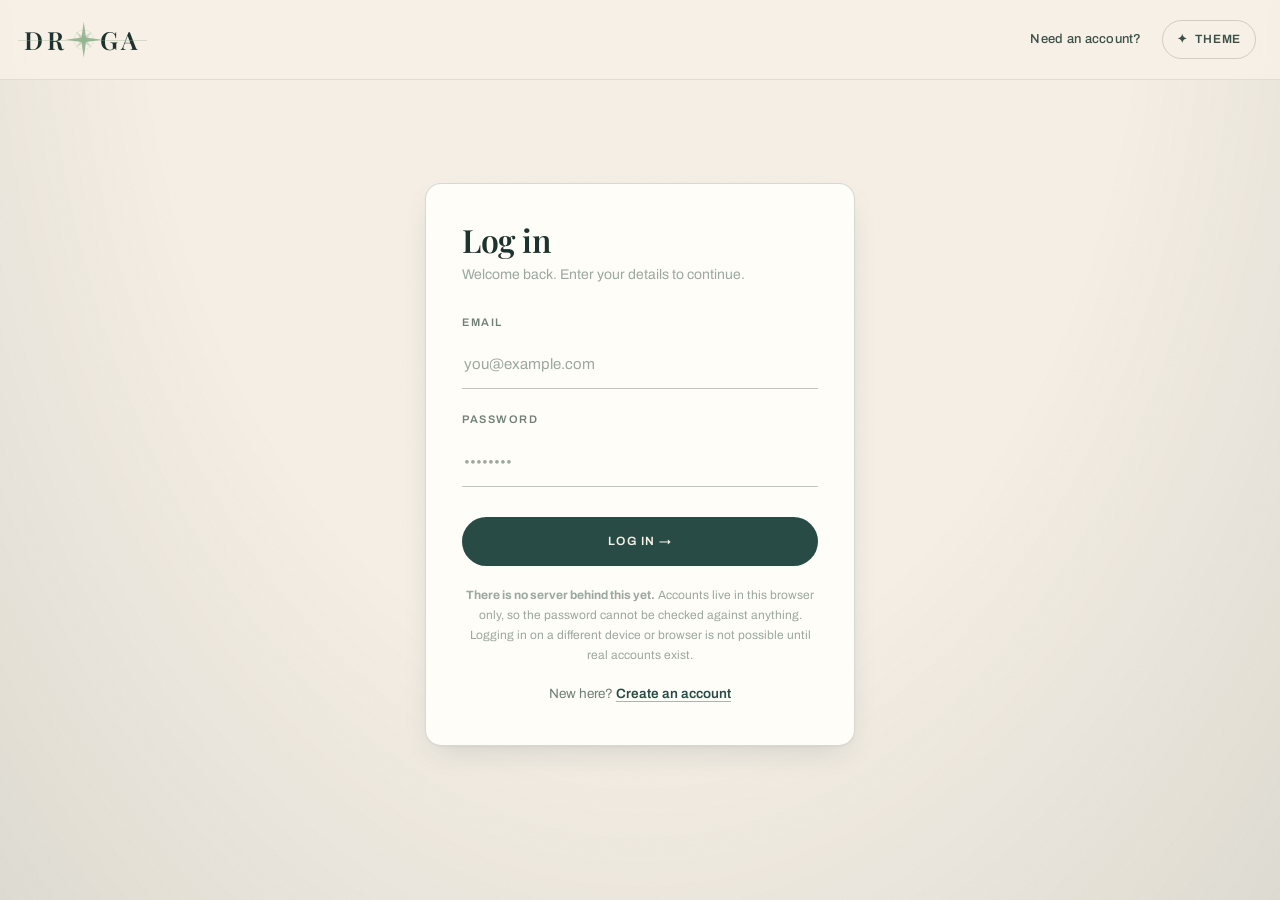
==== commit 740061e0: "Rename the site to Droga and add the compass wordmark Rebuilds the logo you sent in the site's own p" ====
--- a/login.html
+++ b/login.html
@@ -3,7 +3,7 @@
 <head>
 <meta charset="utf-8">
 <meta name="viewport" content="width=device-width, initial-scale=1">
-<title>Log in — UniMatch</title>
+<title>Log in — Droga</title>
 <script>
 (function(){
   try{
@@ -13,6 +13,7 @@
   }catch(e){}
 })();
 </script>
+<link rel="icon" href="favicon.svg" type="image/svg+xml">
 <link rel="preconnect" href="https://fonts.googleapis.com">
 <link rel="preconnect" href="https://fonts.gstatic.com" crossorigin>
 <link rel="stylesheet" href="https://fonts.googleapis.com/css2?family=Playfair+Display:ital,wght@0,500;0,600;0,700;0,800;1,500;1,600;1,700&family=Archivo:wght@400;500;600;700&display=swap">
@@ -20,7 +21,7 @@
 </head>
 <body>
 <div class="nav-wrap"><div class="shell">
-<nav><a class="brand" href="index.html">Uni<span>Match</span></a><div class="nav-right">
+<nav><a class="brand" href="index.html" aria-label="Droga, home"><span class="brand-text">DR</span><span class="brand-mark" aria-hidden="true"><svg viewBox="0 0 100 100" focusable="false"><circle cx="50" cy="50" r="26" fill="none" stroke="currentColor" stroke-width="1.5" opacity=".3"/><path d="M50 20 L55 45 L80 50 L55 55 L50 80 L45 55 L20 50 L45 45Z" transform="rotate(45 50 50)" fill="currentColor" opacity=".4"/><path d="M50 2 L56 44 L98 50 L56 56 L50 98 L44 56 L2 50 L44 44Z" fill="currentColor" opacity=".85"/></svg></span><span class="brand-text">GA</span></a><div class="nav-right">
   <a class="nav-link" href="signup.html">Need an account?</a>
   <div class="settings-wrap">
     <button class="theme-toggle" id="settingsToggle" type="button" aria-label="Open settings" aria-expanded="false"><span aria-hidden="true">✦</span><span>Theme</span></button>
--- a/styles.css
+++ b/styles.css
@@ -1,5 +1,5 @@
 /* ============================================================
-   UniMatch — vintage European editorial, modern execution
+   Droga — vintage European editorial, modern execution
    Palette: deep green ink #284c45 · cream #f7f1e8 · sage #9fc39e
    ============================================================ */
 
@@ -8,6 +8,10 @@
   --paper:#f7f1e8;--paper-2:#efe5d4;--paper-3:#fffdf7;--paper-4:#e7dbc6;
   /* ink */
   --ink:#284c45;--ink-deep:#1a332e;--sage:#9fc39e;--sage-deep:#7ba67a;
+  --mark:#8bb08a;                      /* compass rose: a tint of the ink, as in the drawn logo */
+  /* accent used ON the ink-coloured CTA band. It must contrast with --ink, which
+     flips to the light green in dark mode, so it cannot just be --sage. */
+  --on-ink-accent:#9fc39e;
   /* text */
   --text:#1e332d;--text-soft:#3a4f47;--muted:#6f8177;--faint:#9aa89f;
   /* structure */
@@ -31,6 +35,8 @@
 html[data-theme="dark"]{
   --paper:#141f1c;--paper-2:#1a2925;--paper-3:#1e2f2a;--paper-4:#24382f;
   --ink:#9fc39e;--ink-deep:#bcd9ba;--sage:#9fc39e;--sage-deep:#7ba67a;
+  --on-ink-accent:#1d3a33;
+  --mark:#9fc39e;
   --text:#ece4d6;--text-soft:#d2cfc2;--muted:#98a89c;--faint:#6f8177;
   --line:rgba(236,228,214,.16);--line-soft:rgba(236,228,214,.09);--line-strong:rgba(236,228,214,.3);
   --panel:#1a2925;--panel-2:#20322c;
@@ -117,14 +123,42 @@
 /* ---------------- navigation ---------------- */
 
 .nav-wrap{position:sticky;top:0;z-index:20;background:color-mix(in srgb,var(--paper) 88%,transparent);backdrop-filter:blur(10px);border-bottom:1px solid var(--line-soft)}
-nav{display:flex;align-items:center;justify-content:space-between;gap:24px;padding:20px 0}
+nav{position:relative;display:flex;align-items:center;justify-content:space-between;gap:24px;padding:20px 0}
+/* hamburger: only ever shown at the mobile breakpoint */
+.nav-toggle{display:none;flex-direction:column;justify-content:center;gap:5px;width:44px;height:44px;margin-right:-10px;padding:0 10px}
+.nav-toggle span{display:block;height:1.5px;background:var(--text);border-radius:2px;transition:transform .3s cubic-bezier(.22,.61,.36,1),opacity .2s ease}
+nav.open .nav-toggle span:nth-child(1){transform:translateY(6.5px) rotate(45deg)}
+nav.open .nav-toggle span:nth-child(2){opacity:0}
+nav.open .nav-toggle span:nth-child(3){transform:translateY(-6.5px) rotate(-45deg)}
+/* ---- wordmark: DR + compass rose + GA ----
+   The letters are real text so they stay crisp and pick up the theme colour;
+   only the rose is drawn. */
 .brand{
-  font-family:var(--serif);font-size:26px;font-weight:600;letter-spacing:-.01em;
-  text-decoration:none;color:var(--text);display:inline-flex;align-items:baseline;gap:1px;
-}
-.brand span{color:var(--ink);font-style:italic}
-.brand::after{content:'✦';font-size:9px;margin-left:7px;color:var(--sage-deep);transform:translateY(-9px);transition:transform .35s ease}
-.brand:hover::after{transform:translateY(-9px) rotate(90deg)}
+  position:relative;font-family:var(--serif);font-size:25px;font-weight:600;
+  letter-spacing:.15em;text-decoration:none;color:var(--text);
+  display:inline-flex;align-items:center;line-height:1;
+}
+.brand-text{display:inline-block}
+.brand-mark{
+  display:inline-flex;align-items:center;justify-content:center;
+  width:1.5em;height:1.5em;margin:0 -.12em 0 -.1em;flex-shrink:0;
+  color:var(--mark);
+  transition:transform .6s cubic-bezier(.22,.61,.36,1);
+}
+.brand-mark svg{width:100%;height:100%;display:block;overflow:visible}
+.brand:hover .brand-mark{transform:rotate(45deg)}
+/* the rule the wordmark sits on, as in the drawn logo */
+.brand::before{
+  content:'';position:absolute;left:-5%;right:-5%;top:50%;height:1px;
+  background:var(--mark);opacity:.32;pointer-events:none;
+}
+.brand-mark .ns{display:none}
+.brand-full .brand-mark .ns{display:block}
+.brand-full .brand-mark .ns text{
+  font-family:var(--sans);font-size:17px;font-weight:600;letter-spacing:.04em;
+  fill:var(--mark);opacity:.85;
+}
+.brand-full .brand-mark .ns text.south{fill:var(--sage-deep)}
 .nav-right{display:flex;align-items:center;gap:8px}
 .nav-link{
   font-size:13px;font-weight:500;letter-spacing:.02em;text-decoration:none;
@@ -291,9 +325,9 @@
 .cta::before{content:'';position:absolute;inset:14px;border:1px solid color-mix(in srgb,var(--on-ink) 26%,transparent);pointer-events:none}
 .cta-inner{text-align:center;max-width:760px;margin:0 auto;position:relative;z-index:2}
 .cta .label{color:color-mix(in srgb,var(--on-ink) 68%,transparent)}
-.cta .label::before{color:var(--sage)}
+.cta .label::before{color:var(--on-ink-accent)}
 .cta h2{margin:22px 0 18px;color:var(--on-ink)}
-.cta h2 em{font-style:italic;color:var(--sage)}
+.cta h2 em{font-style:italic;color:var(--on-ink-accent)}
 .cta p{margin:0 auto 34px;max-width:52ch;color:color-mix(in srgb,var(--on-ink) 76%,transparent);font-size:16px;line-height:1.72}
 .cta .btn-primary{background:var(--on-ink);color:var(--ink)}
 .cta .btn-primary:hover{box-shadow:0 14px 34px -12px rgba(0,0,0,.6)}
@@ -336,6 +370,8 @@
 .field.full{grid-column:1/-1}
 .field label{font-size:11px;font-weight:600;letter-spacing:.14em;text-transform:uppercase;color:var(--muted)}
 .hint{color:var(--faint);font-size:12.5px;line-height:1.55}
+/* only surfaced at the mobile breakpoint, where the coverage list is folded */
+.hint-toggle{display:none}
 input,select{
   width:100%;background:var(--input-bg);color:var(--text);
   border:0;border-bottom:1px solid var(--field-line);border-radius:0;
@@ -461,8 +497,10 @@
 
 footer{border-top:1px solid var(--line);padding:clamp(48px,6vw,72px) 0 clamp(36px,4vw,52px)}
 .foot-top{display:flex;justify-content:space-between;gap:32px;flex-wrap:wrap;align-items:flex-start;margin-bottom:36px}
-.foot-brand{font-family:var(--serif);font-size:24px}
-.foot-brand span{color:var(--ink);font-style:italic}
+/* the footer carries the full lockup, big enough for the N/S bearings to read */
+.foot-brand{font-size:40px;margin-bottom:10px}
+.foot-brand.brand::before{left:0;right:0}
+.foot-brand:hover .brand-mark{transform:none}
 .foot-links{display:flex;gap:26px;flex-wrap:wrap}
 .foot-links a{font-size:12px;letter-spacing:.1em;text-transform:uppercase;color:var(--muted);text-decoration:none;transition:color .22s ease}
 .foot-links a:hover{color:var(--text)}
@@ -530,7 +568,14 @@
 
 /* ---------------- quiz ---------------- */
 
-.quiz-section{padding-top:0}
+.quiz-hero{padding:clamp(56px,8vw,104px) 0 clamp(28px,4vw,44px);text-align:center}
+.quiz-hero h1{font-size:clamp(38px,6.4vw,86px);line-height:1.02;margin:22px 0 20px}
+.quiz-hero-lede{margin:0 auto;max-width:54ch;color:var(--muted);font-size:clamp(15px,1.3vw,17px);line-height:1.72}
+.quiz-section{padding:0 0 clamp(64px,8vw,110px)}
+.quiz-ornament{margin:44px 0 26px}
+.quiz-footnote{margin:0;text-align:center;font-size:13.5px;line-height:1.75;color:var(--muted)}
+.quiz-footnote a{color:var(--ink);font-weight:600;text-decoration:none;border-bottom:1px solid color-mix(in srgb,var(--ink) 40%,transparent)}
+.quiz-footnote a:hover{border-bottom-color:var(--ink)}
 .quiz-card{
   background:var(--panel);border:1px solid var(--line);border-radius:16px;
   box-shadow:var(--shadow);padding:clamp(28px,4vw,44px);
@@ -559,12 +604,22 @@
 }
 .quiz-back:hover{color:var(--text)}
 .quiz-result-card{text-align:center}
-.quiz-flag{font-size:56px;line-height:1;margin:18px 0 10px}
+.quiz-stamp{
+  width:84px;height:84px;margin:22px auto 16px;border-radius:50%;
+  border:2px double var(--ink);display:grid;place-items:center;
+  transform:rotate(-7deg);
+}
+.quiz-stamp span{
+  font-family:var(--serif);font-size:27px;font-weight:600;letter-spacing:.06em;
+  color:var(--ink);line-height:1;
+}
+.quiz-alts span{display:inline-block}
 .quiz-result-card h3{font-size:clamp(30px,4vw,44px);margin:0 0 8px}
 .quiz-cities{margin:0 0 20px;font-size:11.5px;letter-spacing:.14em;text-transform:uppercase;color:var(--faint)}
 .quiz-blurb{margin:0 auto;max-width:54ch;color:var(--text-soft);font-size:15.5px;line-height:1.75}
 .quiz-alts{margin-top:24px;font-size:12px;letter-spacing:.06em;color:var(--faint)}
-.quiz-alts span{margin-left:10px;white-space:nowrap}
+.quiz-alts span{margin-left:8px;white-space:nowrap}
+.quiz-alts span+span::before{content:'·';margin-right:10px;opacity:.6}
 .quiz-result-actions{display:flex;gap:12px;justify-content:center;flex-wrap:wrap;margin-top:30px}
 .quiz-unis{margin-top:32px;padding-top:26px;border-top:1px solid var(--line);text-align:left}
 .quiz-unis-head{margin-bottom:16px}
@@ -574,6 +629,8 @@
   margin:30px auto 0;max-width:56ch;padding-top:20px;border-top:1px solid var(--line-soft);
   font-size:11.5px;line-height:1.7;color:var(--faint);
 }
+.quiz-disclaimer a{color:var(--muted);border-bottom:1px solid var(--line-strong);text-decoration:none}
+.quiz-disclaimer a:hover{color:var(--text)}
 
 /* ---------------- responsive ---------------- */
 
@@ -587,41 +644,143 @@
 }
 @media(max-width:720px){
   .shell,.shell-narrow{width:calc(100% - 32px)}
-  nav{padding:16px 0}
-  .nav-link{display:none}
+
+  /* ---- navigation becomes a drawer ---- */
+  nav{padding:14px 0}
+  .nav-toggle{display:flex}
+  .nav-right{
+    position:absolute;top:calc(100% + 1px);left:-16px;right:-16px;z-index:30;
+    display:none;flex-direction:column;align-items:stretch;gap:2px;
+    padding:12px 16px 16px;background:var(--panel);
+    border-top:1px solid var(--line);border-bottom:1px solid var(--line);
+    box-shadow:var(--shadow-lift);
+  }
+  nav.open .nav-right{display:flex}
+  .nav-link{display:block;padding:14px 12px;font-size:15.5px;border-radius:10px}
+  .nav-cta{margin-top:8px;padding:15px 20px;font-size:12.5px;text-align:center}
+  .nav-account{justify-content:space-between;padding:12px;font-size:14px;border-top:1px solid var(--line-soft);margin-top:8px}
+  .nav-signout{padding:10px 14px}
+  .settings-wrap{margin-top:8px}
+  .theme-toggle{width:100%;justify-content:center;padding:14px}
+  .settings-panel{position:static;box-shadow:none;margin-top:8px;min-width:0;background:var(--panel-2)}
+  .theme-option{padding:13px 12px}
   .brand{font-size:22px}
-  h1{font-size:clamp(42px,12vw,64px)}
+
+  /* ---- headings: let them wrap naturally instead of at the desktop break ---- */
+  h1{font-size:clamp(34px,9.6vw,64px)}
+  h2{font-size:clamp(25px,7.2vw,44px)}
+  h3{font-size:clamp(19px,5.2vw,26px)}
+  .hero h1 br,.cta h2 br,.section-head h2 br,.quiz-hero h1 br{display:none}
+  h1,h2,h3,h4,.dir-card h4,.uni-card h3,.country-card h3{overflow-wrap:anywhere}
+  .quiz-hero h1{font-size:clamp(34px,9.6vw,64px)}
+  .country-head h2{font-size:clamp(26px,7.4vw,40px)}
+  .quiz-result-card h3{font-size:clamp(26px,7.4vw,40px)}
+  .hero-meta{gap:14px 26px}
+  .hero-meta span{font-size:11px}
+
+  /* ---- primary actions go full width so they are easy to hit ---- */
+  .hero-actions,.cta-actions,.quiz-result-actions{flex-direction:column;align-items:stretch}
+  .hero-actions .btn,.cta-actions .btn,.quiz-result-actions .btn{width:100%;padding:16px 20px}
+  .quiz-intro .btn{width:100%;padding:16px 20px}
+
   .ed-item,.ed-item.wide{grid-column:span 12}
+  .ed-item{padding:26px 22px 28px}
   .plate-grid{grid-template-columns:1fr;gap:18px}
+  .plate-caption{flex-direction:column;gap:5px;padding:12px 14px;font-size:10px}
   .figures-row{grid-template-columns:1fr}
+  .figure{padding:30px 20px}
   .figure::before{display:none!important}
   .figure+.figure{border-top:1px solid var(--line)}
   .figure:nth-child(-n+2){border-bottom:0}
+
+  /* ---- forms: 16px stops iOS Safari zooming in on focus ---- */
+  input,select{font-size:16px;padding:14px 2px}
+  select{text-overflow:ellipsis;padding-right:22px}
+  /* the coverage list runs to a couple of screens on a phone, so it is folded
+     down to a few lines and opens on tap */
+  #subjectHint{
+    display:-webkit-box;-webkit-line-clamp:3;-webkit-box-orient:vertical;overflow:hidden;
+  }
+  #subjectHint.expanded{display:block;-webkit-line-clamp:none;overflow:visible}
+  .hint-toggle{
+    display:block;align-self:flex-start;text-align:left;margin-top:6px;padding:6px 0;
+    font-size:12px;font-weight:600;letter-spacing:.06em;color:var(--ink);
+    border-bottom:1px solid color-mix(in srgb,var(--ink) 40%,transparent);
+  }
   .form-grid{grid-template-columns:1fr;padding:24px 20px 28px}
   .field.full,.form-actions{grid-column:auto}
   .toggles{grid-template-columns:1fr}
+  .toggle{padding:14px}
+  .toggle input{width:20px;height:20px}
+  .chip{padding:11px 16px;font-size:13.5px}
+  .checkitem input{width:19px;height:19px}
+  .checkitem{margin:13px 0}
   .finder-head{padding:26px 20px 20px}
   .callout{margin:20px 20px 0}
   .results,.university-view{padding:0 20px 26px}
   .dir-controls{grid-template-columns:1fr;padding:24px 20px}
   .dir-meta,.dir-grid,.dir-pager{padding-left:20px;padding-right:20px}
+  .dir-pager{gap:10px;flex-wrap:wrap}
+  .dir-pager button{padding:12px 16px}
   .uni-top{flex-direction:column;gap:12px}
+  /* the rank + save pair is inline-styled as a column; side by side reads better
+     once the card itself has stacked */
+  .uni-top>div:last-child{flex-direction:row!important;align-items:center!important;gap:10px!important}
+  .uni-card{padding:20px 18px}
+  .country-card{padding:18px}
   .form-actions{justify-content:stretch}
-  .form-actions button{flex:1}
-  .tabbar{gap:20px;overflow-x:auto;scrollbar-width:none}
+  .form-actions button{flex:1;padding:15px 16px}
+  .primary,.secondary{padding:15px 18px}
+  .wish-btn{padding:10px 15px}
+  .sort-note{padding:10px 14px}
+  .links a{padding-bottom:4px}
+  .tabbar{gap:18px;overflow-x:auto;scrollbar-width:none;-webkit-overflow-scrolling:touch}
   .tabbar::-webkit-scrollbar{display:none}
-  .tabbtn{white-space:nowrap;font-size:12px}
+  .tabbtn{white-space:nowrap;font-size:12px;padding:15px 2px}
+  .check-grid{grid-template-columns:1fr}
+  .check-head{gap:16px}
+  .progress{width:100%}
+
   .top-banner{flex-direction:column;gap:8px;padding:11px 18px;font-size:12px}
-  .back-to-top{bottom:18px;right:18px;width:40px;height:40px}
+  .top-banner button{align-self:flex-end;margin-top:-24px;padding:6px 2px}
+  .back-to-top{bottom:18px;right:18px;width:44px;height:44px}
   .stamp{width:74px;height:74px;font-size:7px;top:12px;right:12px}
   .cta::before{inset:10px}
-  .nav-account{font-size:12px;gap:8px}
+
+  .account-prompt{padding:18px}
   .account-prompt-card{padding:30px 22px 24px}
-  .account-prompt-actions .btn{width:100%}
+  .account-prompt-actions{flex-direction:column}
+  .account-prompt-actions .btn{width:100%;padding:15px 20px}
+
   .quiz-card{padding:24px 18px}
-  .quiz-option{padding:15px 15px;font-size:14.5px;gap:12px}
+  .quiz-option{padding:15px 14px;font-size:14.5px;gap:12px}
   .quiz-option:hover{transform:none}
+  .quiz-progress{gap:12px;margin-bottom:24px}
+  .quiz-counter{font-size:9.5px;letter-spacing:.12em}
+  .quiz-question{font-size:clamp(20px,5.6vw,26px);margin-bottom:22px}
   .quiz-unis-grid{grid-template-columns:1fr}
+  .quiz-back{padding:12px 2px}
+
+  .foot-top{gap:26px}
+  .foot-links{gap:14px 20px}
+  .foot-bottom{gap:8px}
+  .auth-card{padding:32px 22px 26px}
+}
+
+/* very small handsets */
+@media(max-width:400px){
+  .shell,.shell-narrow{width:calc(100% - 24px)}
+  .nav-right{left:-12px;right:-12px}
+  h1{font-size:clamp(30px,9.2vw,44px)}
+  h2{font-size:clamp(23px,7vw,32px)}
+  .brand{font-size:20px}
+  .figure b{font-size:clamp(38px,13vw,52px)}
+  .quiz-stamp{width:74px;height:74px}
+  .quiz-stamp span{font-size:23px}
+  .ed-item{padding:24px 18px 26px}
+  .finder-head,.form-grid,.results,.university-view,.dir-controls{padding-left:16px;padding-right:16px}
+  .dir-meta,.dir-grid,.dir-pager{padding-left:16px;padding-right:16px}
+  .callout{margin:18px 16px 0}
 }
 
 @media(prefers-reduced-motion:reduce){
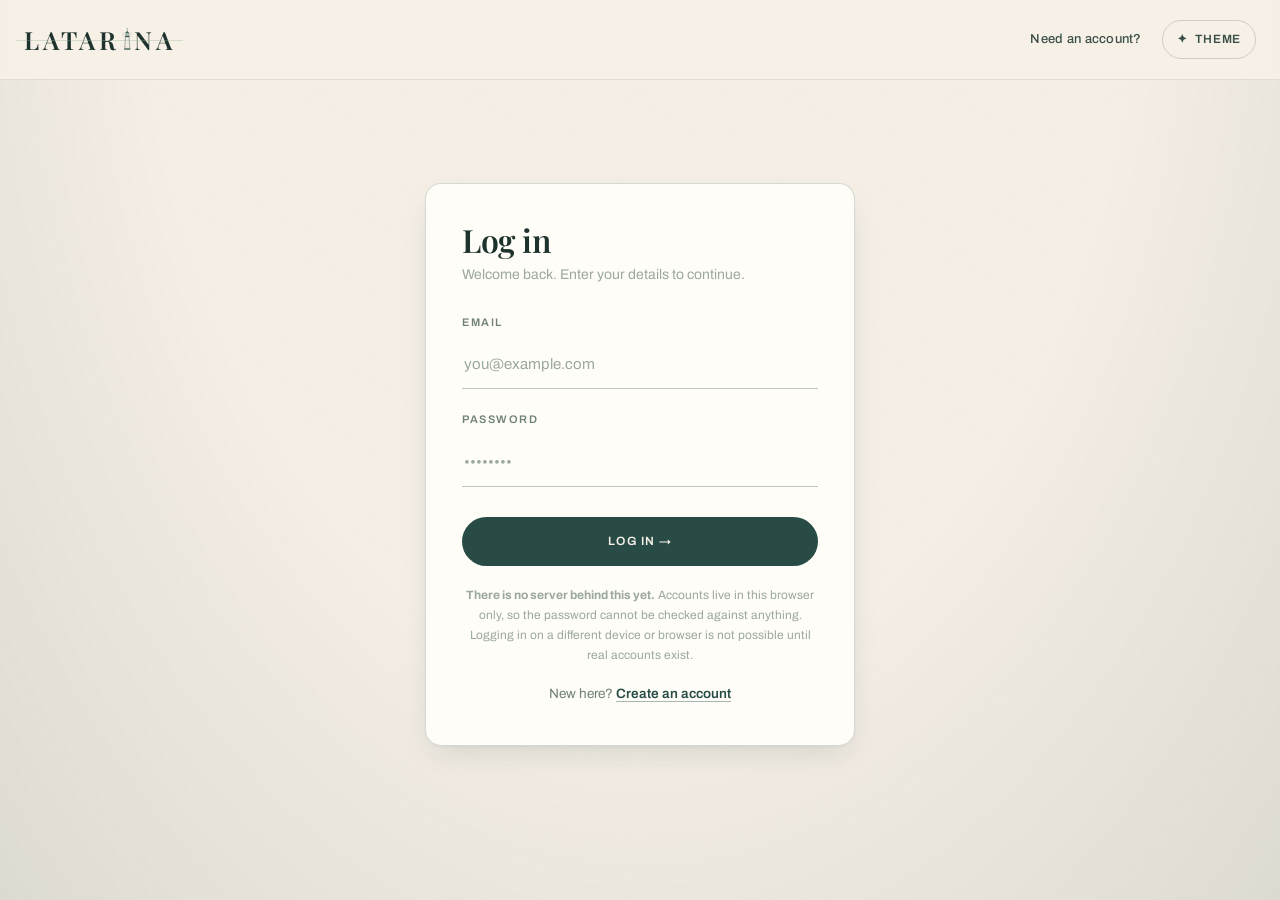
==== commit 7b0da11d: "Rename the site to Latarina and redraw the mark as a lighthouse The compass rose stood in for the O " ====
--- a/login.html
+++ b/login.html
@@ -3,7 +3,7 @@
 <head>
 <meta charset="utf-8">
 <meta name="viewport" content="width=device-width, initial-scale=1">
-<title>Log in — Droga</title>
+<title>Log in — Latarina</title>
 <script>
 (function(){
   try{
@@ -21,7 +21,7 @@
 </head>
 <body>
 <div class="nav-wrap"><div class="shell">
-<nav><a class="brand" href="index.html" aria-label="Droga, home"><span class="brand-text">DR</span><span class="brand-mark" aria-hidden="true"><svg viewBox="0 0 100 100" focusable="false"><circle cx="50" cy="50" r="26" fill="none" stroke="currentColor" stroke-width="1.5" opacity=".3"/><path d="M50 20 L55 45 L80 50 L55 55 L50 80 L45 55 L20 50 L45 45Z" transform="rotate(45 50 50)" fill="currentColor" opacity=".4"/><path d="M50 2 L56 44 L98 50 L56 56 L50 98 L44 56 L2 50 L44 44Z" fill="currentColor" opacity=".85"/></svg></span><span class="brand-text">GA</span></a><div class="nav-right">
+<nav><a class="brand" href="index.html" aria-label="Latarina, home"><span class="brand-text">LATAR</span><span class="brand-mark" aria-hidden="true"><svg viewBox="0 0 44 100" focusable="false"><g class="beam" fill="none" stroke="currentColor" stroke-width="1.7" stroke-linecap="round"><path d="M12 25 H4 M12 31.5 H1 M12 38 H4"/><path d="M32 25 H40 M32 31.5 H43 M32 38 H40"/></g><circle cx="22" cy="6" r="2" fill="currentColor" opacity=".8"/><path d="M22 8.5 V16" fill="none" stroke="currentColor" stroke-width="1.5"/><path d="M13 26 L22 16 L31 26 Z" fill="currentColor" opacity=".85"/><path d="M16 26 H28 V37 H16 Z" fill="none" stroke="currentColor" stroke-width="1.6"/><circle class="lamp" cx="22" cy="31.5" r="2.6" fill="currentColor"/><path d="M11.5 42 L14 37 H30 L32.5 42 Z" fill="currentColor" opacity=".85"/><path d="M14.5 42 L11 90 H33 L29.5 42 Z" fill="none" stroke="currentColor" stroke-width="1.7"/><path d="M13.6 55 H30.4 M12.9 68 H31.1 M12.2 81 H31.8" fill="none" stroke="currentColor" stroke-width="1.2" opacity=".3"/><path d="M8 90 H36 L34.5 96 H9.5 Z" fill="currentColor" opacity=".85"/></svg></span><span class="brand-text">NA</span></a><div class="nav-right">
   <a class="nav-link" href="signup.html">Need an account?</a>
   <div class="settings-wrap">
     <button class="theme-toggle" id="settingsToggle" type="button" aria-label="Open settings" aria-expanded="false"><span aria-hidden="true">✦</span><span>Theme</span></button>
--- a/styles.css
+++ b/styles.css
@@ -1,5 +1,5 @@
 /* ============================================================
-   Droga — vintage European editorial, modern execution
+   Latarina — vintage European editorial, modern execution
    Palette: deep green ink #284c45 · cream #f7f1e8 · sage #9fc39e
    ============================================================ */
 
@@ -8,7 +8,7 @@
   --paper:#f7f1e8;--paper-2:#efe5d4;--paper-3:#fffdf7;--paper-4:#e7dbc6;
   /* ink */
   --ink:#284c45;--ink-deep:#1a332e;--sage:#9fc39e;--sage-deep:#7ba67a;
-  --mark:#8bb08a;                      /* compass rose: a tint of the ink, as in the drawn logo */
+  --mark:#8bb08a;                      /* the lamp in the wordmark: a tint of the ink */
   /* accent used ON the ink-coloured CTA band. It must contrast with --ink, which
      flips to the light green in dark mode, so it cannot just be --sage. */
   --on-ink-accent:#9fc39e;
@@ -130,35 +130,35 @@
 nav.open .nav-toggle span:nth-child(1){transform:translateY(6.5px) rotate(45deg)}
 nav.open .nav-toggle span:nth-child(2){opacity:0}
 nav.open .nav-toggle span:nth-child(3){transform:translateY(-6.5px) rotate(-45deg)}
-/* ---- wordmark: DR + compass rose + GA ----
+/* ---- wordmark: LATAR + lighthouse + NA ----
    The letters are real text so they stay crisp and pick up the theme colour;
-   only the rose is drawn. */
+   only the lighthouse standing in for the I is drawn. It is a letter, not an
+   ornament, so it keeps a letter's width and sits on the same baseline rule. */
 .brand{
   position:relative;font-family:var(--serif);font-size:25px;font-weight:600;
   letter-spacing:.15em;text-decoration:none;color:var(--text);
-  display:inline-flex;align-items:center;line-height:1;
+  display:inline-flex;align-items:baseline;line-height:1;
 }
 .brand-text{display:inline-block}
 .brand-mark{
   display:inline-flex;align-items:center;justify-content:center;
-  width:1.5em;height:1.5em;margin:0 -.12em 0 -.1em;flex-shrink:0;
-  color:var(--mark);
+  width:.42em;height:.95em;margin:0 .07em;flex-shrink:0;
+  color:var(--ink);
   transition:transform .6s cubic-bezier(.22,.61,.36,1);
 }
 .brand-mark svg{width:100%;height:100%;display:block;overflow:visible}
-.brand:hover .brand-mark{transform:rotate(45deg)}
+/* the beam widens rather than the mark spinning: a lighthouse turns its light,
+   not itself. */
+.brand-mark .lamp{fill:var(--mark)}
+.brand-mark .beam{opacity:.26;transition:opacity .5s ease}
+.brand:hover .brand-mark .beam{opacity:.62}
+.brand:hover .brand-mark{transform:translateY(-1px)}
 /* the rule the wordmark sits on, as in the drawn logo */
 .brand::before{
   content:'';position:absolute;left:-5%;right:-5%;top:50%;height:1px;
   background:var(--mark);opacity:.32;pointer-events:none;
 }
-.brand-mark .ns{display:none}
-.brand-full .brand-mark .ns{display:block}
-.brand-full .brand-mark .ns text{
-  font-family:var(--sans);font-size:17px;font-weight:600;letter-spacing:.04em;
-  fill:var(--mark);opacity:.85;
-}
-.brand-full .brand-mark .ns text.south{fill:var(--sage-deep)}
+.foot-brand .brand-mark .beam{opacity:.3}
 .nav-right{display:flex;align-items:center;gap:8px}
 .nav-link{
   font-size:13px;font-weight:500;letter-spacing:.02em;text-decoration:none;
